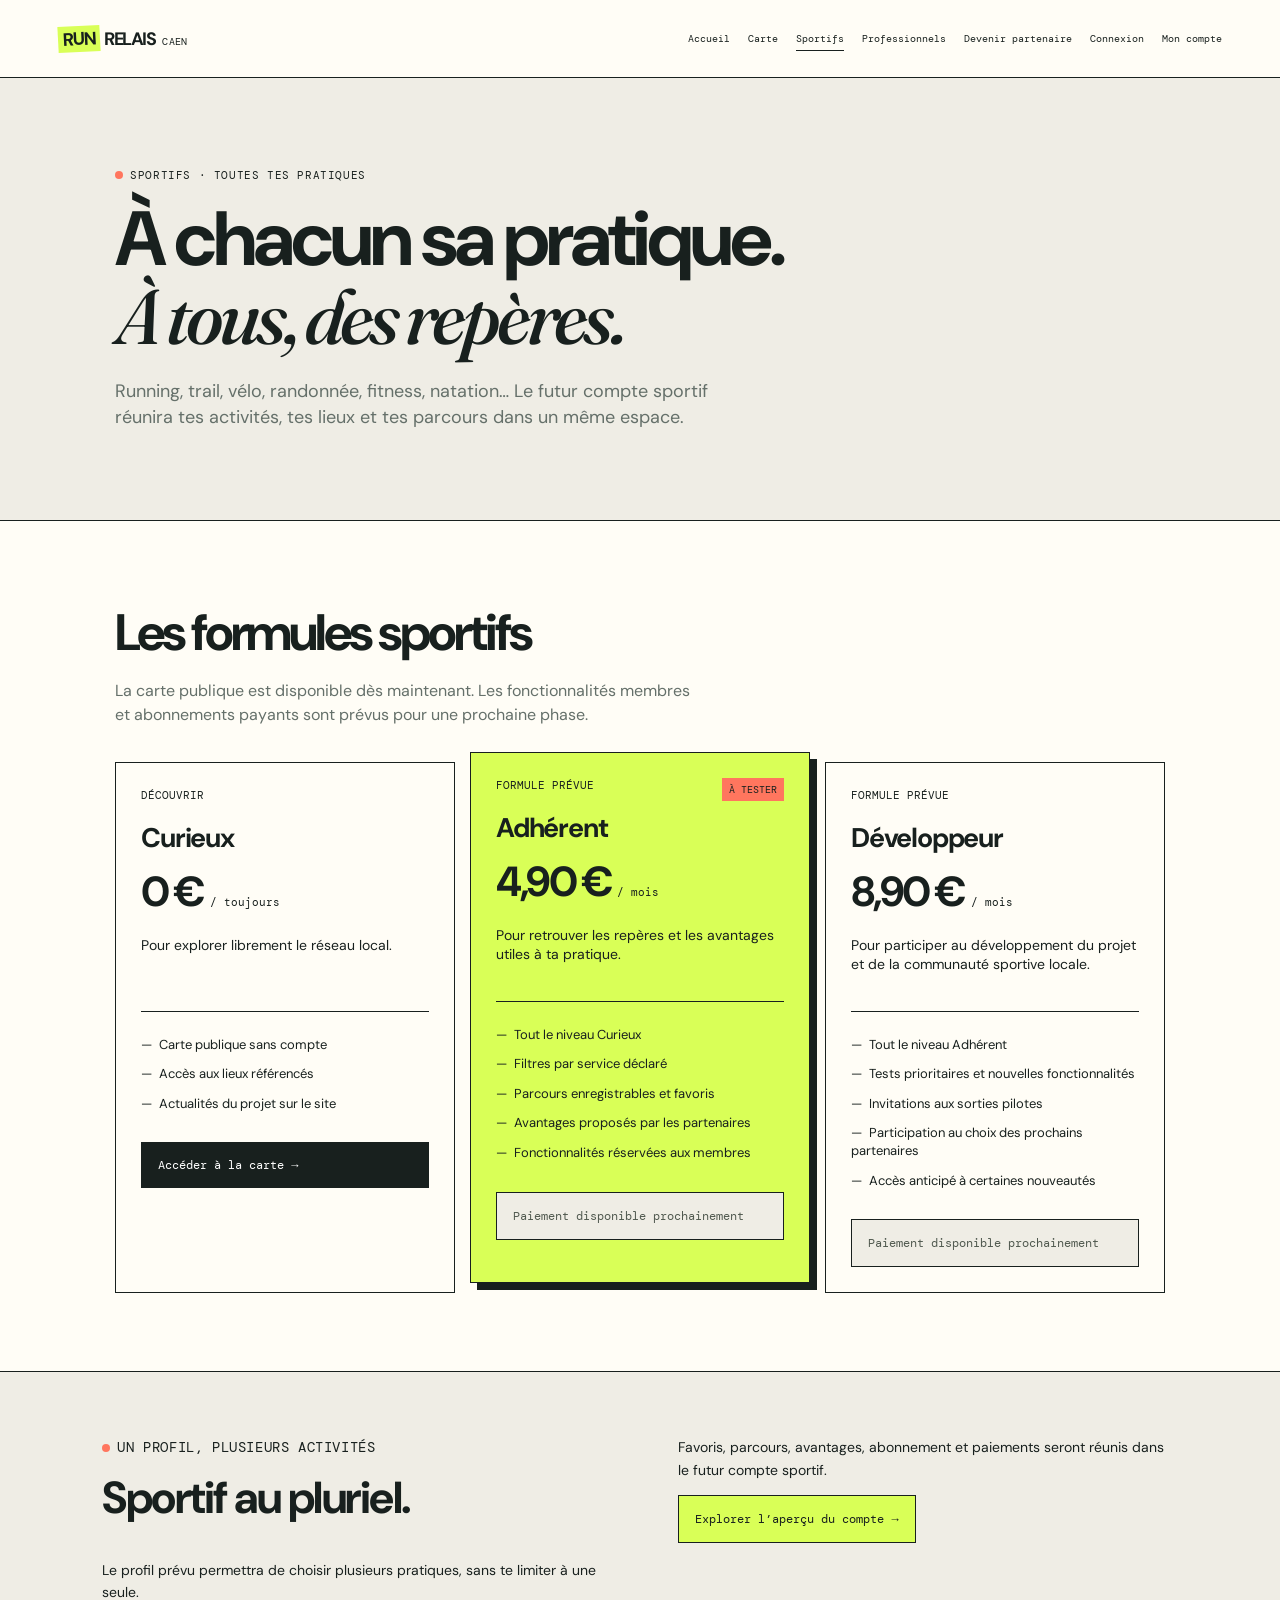
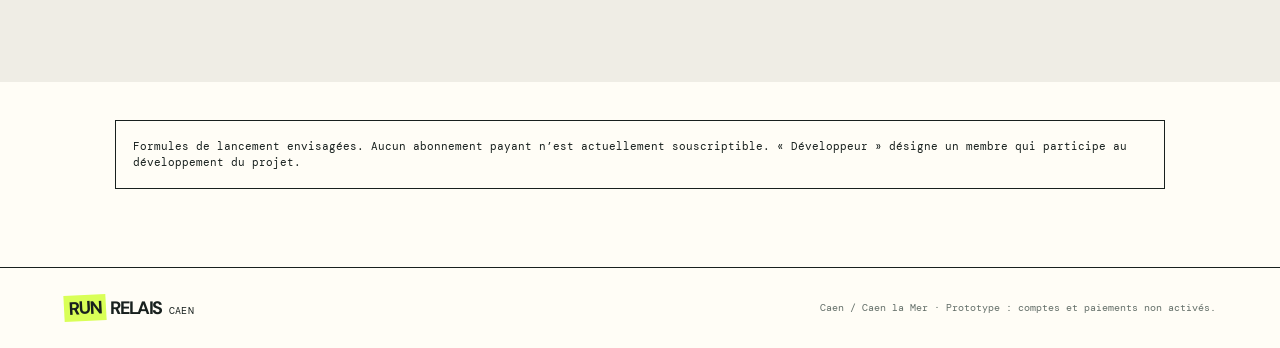
==== abonnements.html @ cfe4ee2b "Élargir Run Relais aux sportifs et ajouter les trajets à étapes Ajoute les aperçus de comptes sporti" ====
<!doctype html><html lang="fr"><head><meta charset="utf-8"><meta name="viewport" content="width=device-width, initial-scale=1"><meta name="description" content="Run Relais, le réseau local des sportifs et des professionnels qui les accompagnent à Caen et Caen la Mer."><title>Sportifs — Run Relais Caen</title><link rel="stylesheet" href="styles.css"><link rel="stylesheet" href="professionnels.css"><link rel="stylesheet" href="plateforme.css"></head><body class="plans-page"><header class="site-header"><a class="brand" href="accueil.html"><b>RUN</b> RELAIS <small>CAEN</small></a><nav aria-label="Navigation principale"><a href="accueil.html">Accueil</a><a href="index.html">Carte</a><a href="abonnements.html" class="active" aria-current="page">Sportifs</a><a href="partenaires.html">Professionnels</a><a href="compte-professionnel.html">Devenir partenaire</a><a href="connexion.html">Connexion</a><a href="compte.html">Mon compte</a></nav></header><main><section class="page-hero"><p class="eyebrow">SPORTIFS · TOUTES TES PRATIQUES</p><h1>À chacun sa pratique.<br><em>À tous, des repères.</em></h1><p class="lede">Running, trail, vélo, randonnée, fitness, natation… Le futur compte sportif réunira tes activités, tes lieux et tes parcours dans un même espace.</p></section><section class="plan-section"><h2>Les formules sportifs</h2><p class="intro">La carte publique est disponible dès maintenant. Les fonctionnalités membres et abonnements payants sont prévus pour une prochaine phase.</p><div class="plans"><article class="plan"><p class="plan-label">DÉCOUVRIR</p><h3>Curieux</h3><p class="price">0 €<span> / toujours</span></p><p class="description">Pour explorer librement le réseau local.</p><ul><li>Carte publique sans compte</li><li>Accès aux lieux référencés</li><li>Actualités du projet sur le site</li></ul><a class="button" href="index.html">Accéder à la carte →</a></article><article class="plan featured"><span class="plan-badge">À TESTER</span><p class="plan-label">FORMULE PRÉVUE</p><h3>Adhérent</h3><p class="price">4,90 €<span> / mois</span></p><p class="description">Pour retrouver les repères et les avantages utiles à ta pratique.</p><ul><li>Tout le niveau Curieux</li><li>Filtres par service déclaré</li><li>Parcours enregistrables et favoris</li><li>Avantages proposés par les partenaires</li><li>Fonctionnalités réservées aux membres</li></ul><button class="button unavailable" type="button" disabled>Paiement disponible prochainement</button></article><article class="plan"><p class="plan-label">FORMULE PRÉVUE</p><h3>Développeur</h3><p class="price">8,90 €<span> / mois</span></p><p class="description">Pour participer au développement du projet et de la communauté sportive locale.</p><ul><li>Tout le niveau Adhérent</li><li>Tests prioritaires et nouvelles fonctionnalités</li><li>Invitations aux sorties pilotes</li><li>Participation au choix des prochains partenaires</li><li>Accès anticipé à certaines nouveautés</li></ul><button class="button unavailable" type="button" disabled>Paiement disponible prochainement</button></article></div></section><section class="professional-invite"><div><p class="eyebrow">UN PROFIL, PLUSIEURS ACTIVITÉS</p><h2>Sportif au pluriel.</h2><p>Le profil prévu permettra de choisir plusieurs pratiques, sans te limiter à une seule.</p></div><div><p>Favoris, parcours, avantages, abonnement et paiements seront réunis dans le futur compte sportif.</p><a class="button lime" href="compte-sportif.html">Explorer l’aperçu du compte →</a></div></section><p class="pricing-note">Formules de lancement envisagées. Aucun abonnement payant n’est actuellement souscriptible. « Développeur » désigne un membre qui participe au développement du projet.</p></main><footer><a class="brand" href="accueil.html"><b>RUN</b> RELAIS <small>CAEN</small></a><p>Caen / Caen la Mer · Prototype : comptes et paiements non activés.</p></footer></body></html>
---- styles.css ----
@import url('https://fonts.googleapis.com/css2?family=DM+Mono&family=DM+Sans:opsz,wght@9..40,400;9..40,500;9..40,700&family=Fraunces:opsz,wght@9..144,500;9..144,600&display=swap');
:root{--ink:#18201e;--paper:#fffdf6;--soft:#efede5;--lime:#d9ff57;--coral:#ff765e;--blue:#bee6ff;--pink:#ffb2cc;--green:#489c73;--muted:#65706a}*{box-sizing:border-box}html{scroll-behavior:smooth}body{margin:0;background:var(--paper);color:var(--ink);font-family:'DM Sans',Arial,sans-serif}a{color:inherit;text-decoration:none}.site-header{height:70px;padding:0 4.5vw;border-bottom:1px solid var(--ink);display:flex;align-items:center;justify-content:space-between;gap:25px;background:var(--paper);position:relative;z-index:20}.brand{font-size:18px;font-weight:700;letter-spacing:-1.4px;white-space:nowrap}.brand b{display:inline-block;background:var(--lime);padding:1px 5px;transform:rotate(-3deg);margin-right:2px}.brand small{font:10px 'DM Mono',monospace;letter-spacing:.4px;margin-left:4px}.site-header nav{display:flex;align-items:center;gap:23px}.site-header nav a,.header-action{font:11px 'DM Mono',monospace;padding:4px 0}.site-header nav a.active{border-bottom:1px solid var(--ink)}.header-action{background:var(--ink);color:white;padding:10px 12px}.map-layout{display:grid;grid-template-columns:minmax(330px,34vw) 1fr;height:calc(100vh - 70px);min-height:590px}.map-sidebar{overflow:auto;padding:38px 8%;position:relative;z-index:3;background:var(--paper)}.eyebrow{font:11px 'DM Mono',monospace;letter-spacing:.6px;margin:0 0 15px}.eyebrow:before{content:"";display:inline-block;width:8px;height:8px;border-radius:50%;background:var(--coral);margin-right:7px}.eyebrow.light{color:#fff}.eyebrow.light:before{background:var(--lime)}h1,h2,h3,p{margin-top:0}h1{font-size:clamp(42px,4.6vw,66px);line-height:.86;letter-spacing:-4px;margin-bottom:20px}h1 em,h2 em{font-family:Fraunces,Georgia,serif;font-weight:500}.sidebar-heading>p:last-child{color:var(--muted);font-size:14px;line-height:1.45;max-width:340px}.map-controls{display:flex;flex-wrap:wrap;gap:7px;margin:27px 0 20px}.filter-chip{border:1px solid var(--ink);background:transparent;color:var(--ink);padding:8px 9px;font:11px 'DM Mono',monospace;cursor:pointer}.filter-chip.active{background:var(--lime)}.dot{display:inline-block;width:7px;height:7px;border-radius:50%;margin-right:4px}.dot.all{background:var(--ink)}.dot.food{background:var(--coral)}.dot.future{background:var(--green)}.location-list{border-top:1px solid var(--ink)}.location-card{width:100%;text-align:left;border:0;border-bottom:1px solid #c8c9c1;background:transparent;padding:15px 0;cursor:pointer;display:grid;grid-template-columns:30px 1fr;gap:9px;color:var(--ink)}.location-card:hover h3{text-decoration:underline}.location-symbol{width:28px;height:28px;border:1px solid var(--ink);border-radius:50%;display:grid;place-items:center;font-size:14px}.location-card h3{font-size:15px;margin:0 0 4px;letter-spacing:-.3px}.location-card p{font:10px/1.35 'DM Mono',monospace;color:var(--muted);margin:0}.place-status{font:10px 'DM Mono',monospace;color:var(--green);margin-top:6px!important}.sidebar-note{margin-top:23px;background:var(--soft);padding:13px;font:10px/1.45 'DM Mono',monospace;color:#424b46}.map-area{position:relative;min-height:480px;background:#dce9dd}#run-map{width:100%;height:100%;min-height:480px}.leaflet-container{font-family:'DM Sans',Arial,sans-serif}.leaflet-popup-content-wrapper{border-radius:0;box-shadow:5px 5px 0 var(--ink);border:1px solid var(--ink)}.leaflet-popup-content{margin:14px 15px;width:225px!important}.place-popup .tag{font:10px 'DM Mono',monospace;color:var(--green);margin:0 0 7px}.place-popup h3{font-size:18px;margin:0 0 5px}.place-popup p{font-size:12px;line-height:1.4;margin:0 0 9px}.place-popup a{font:10px 'DM Mono',monospace;text-decoration:underline}.place-marker{width:35px;height:35px;background:var(--coral);border:2px solid var(--ink);border-radius:50% 50% 50% 0;transform:rotate(-45deg);display:grid;place-items:center;box-shadow:2px 3px 0 rgba(24,32,30,.28);animation:marker-pop .45s ease both}.place-marker span{transform:rotate(45deg);font-size:15px}.place-marker.future{background:var(--lime);border-radius:50%;animation:marker-breathe 2s ease-in-out infinite}.place-marker.future span{transform:none}.leaflet-interactive.run-preview{stroke:var(--green);stroke-width:5;stroke-dasharray:8 10;stroke-linecap:round;animation:route-flow 2s linear infinite}.map-overlay{position:absolute;z-index:500;background:rgba(255,253,246,.94);border:1px solid var(--ink);font:10px 'DM Mono',monospace;padding:8px 10px}.map-overlay.top{top:15px;left:15px}.map-overlay.bottom{bottom:6px;right:6px;border:0;padding:4px 6px;font-size:9px}.map-overlay a{text-decoration:underline}.live-dot{width:8px;height:8px;border-radius:50%;background:var(--coral);display:inline-block;margin-right:5px;animation:marker-breathe 1.4s ease-in-out infinite}.recenter{position:absolute;z-index:500;right:13px;bottom:35px;width:35px;height:35px;border:1px solid var(--ink);background:var(--paper);font-size:20px;cursor:pointer;box-shadow:2px 2px 0 var(--ink)}@keyframes marker-pop{from{opacity:0;transform:rotate(-45deg) scale(.25)}to{opacity:1;transform:rotate(-45deg) scale(1)}}@keyframes marker-breathe{50%{transform:scale(1.15);box-shadow:0 0 0 9px rgba(72,156,115,.14)}}@keyframes route-flow{to{stroke-dashoffset:-36}}.concept-band{display:grid;grid-template-columns:1fr 1fr;gap:8vw;padding:96px 10vw;background:var(--ink);color:#fff}.concept-band h2{font-size:clamp(36px,4.5vw,63px);letter-spacing:-4px;line-height:.92;margin:0}.concept-copy{align-self:end}.concept-copy p{color:#e0e2d8;font-size:16px;line-height:1.5;max-width:450px}.button{display:inline-flex;align-items:center;gap:24px;border:1px solid var(--ink);padding:14px 16px;font:12px 'DM Mono',monospace}.button.lime{background:var(--lime);color:var(--ink)}footer{padding:27px 5vw;display:flex;align-items:center;justify-content:space-between;gap:20px;border-top:1px solid var(--ink)}footer p{font:10px 'DM Mono',monospace;color:var(--muted);margin:0}.plans-page .page-hero{padding:90px 9vw 72px;border-bottom:1px solid var(--ink);background:var(--soft)}.page-hero .eyebrow{margin-bottom:18px}.page-hero h1{font-size:clamp(48px,6vw,88px);max-width:760px}.page-hero .lede{max-width:600px;font-size:18px;line-height:1.45;color:var(--muted)}.plan-section{padding:78px 9vw}.plan-section h2{font-size:clamp(33px,4vw,56px);letter-spacing:-3px;margin-bottom:13px}.plan-section>.intro{max-width:590px;color:var(--muted);line-height:1.5}.plans{display:grid;grid-template-columns:repeat(3,1fr);gap:15px;margin-top:35px}.plan{border:1px solid var(--ink);padding:25px;position:relative;background:var(--paper)}.plan.featured{background:var(--lime);transform:translateY(-10px);box-shadow:7px 7px 0 var(--ink)}.plan-label{font:11px 'DM Mono',monospace}.plan h3{font-size:27px;letter-spacing:-1.2px;margin:18px 0 9px}.price{font-size:42px;font-weight:700;letter-spacing:-2.5px;margin:0}.price span{font:11px 'DM Mono',monospace;letter-spacing:0}.plan .description{font-size:14px;line-height:1.4;min-height:58px;margin:17px 0}.plan ul{margin:0;padding:18px 0 0;list-style:none;border-top:1px solid var(--ink)}.plan li{font-size:13px;line-height:1.35;padding:6px 0}.plan li:before{content:"✓";margin-right:7px}.plan .button{width:100%;justify-content:space-between;margin-top:24px;background:var(--ink);color:#fff}.plan .button.disabled{background:#8a908b;cursor:not-allowed}.plan-badge{position:absolute;right:14px;top:14px;background:var(--coral);padding:5px 7px;font:10px 'DM Mono',monospace}.pricing-note{margin:38px 9vw 78px;padding:17px;border:1px solid var(--ink);font:11px/1.5 'DM Mono',monospace}.partner-perks{display:grid;grid-template-columns:repeat(3,1fr);gap:1px;background:var(--ink);border:1px solid var(--ink);margin-top:50px}.perk{background:var(--soft);padding:24px}.perk span{font-size:25px}.perk h3{margin:15px 0 7px;font-size:18px}.perk p{font-size:13px;line-height:1.4;color:var(--muted);margin:0}.advertising{background:var(--blue);border-top:1px solid var(--ink);border-bottom:1px solid var(--ink);padding:78px 9vw}.advertising h2{font-size:clamp(32px,4vw,56px);letter-spacing:-3px;margin:0 0 25px}.addon-grid{display:grid;grid-template-columns:repeat(3,1fr);gap:14px}.addon{background:var(--paper);border:1px solid var(--ink);padding:18px}.addon h3{font-size:17px;margin:0 0 7px}.addon p{font-size:13px;line-height:1.4;margin:0}.addon strong{display:block;font:17px 'DM Mono',monospace;margin-top:16px}@media(max-width:800px){.site-header{padding:0 5vw}.site-header nav{gap:13px}.header-action{display:none}.map-layout{grid-template-columns:1fr;height:auto}.map-sidebar{padding:40px 7%;overflow:visible}.map-area{height:540px}.concept-band{grid-template-columns:1fr;padding:70px 8vw;gap:35px}.plans,.partner-perks,.addon-grid{grid-template-columns:1fr}.plans{gap:20px}.plan.featured{transform:none}.plan-section,.advertising{padding:62px 7vw}.plans-page .page-hero{padding:68px 7% 55px}footer{display:block}footer p{margin-top:10px}}@media(max-width:520px){.site-header nav a{font-size:10px}.site-header nav{gap:10px}.brand{font-size:15px}.map-area{height:440px}.concept-band h2{letter-spacing:-2px}.plan{padding:20px}}
/* Pedestrian route planner */
.route-planner{border:1px solid var(--ink);background:#f4f5e9;padding:16px;margin:24px 0}
.route-heading{display:flex;align-items:center;justify-content:space-between;gap:10px}.route-heading h2{margin:0;font-size:20px;letter-spacing:-.7px}.walking-badge{font:9px 'DM Mono',monospace;background:var(--lime);padding:5px 7px;border:1px solid var(--ink)}
.route-intro{font-size:12px;line-height:1.45;color:var(--muted);margin:10px 0 15px}.route-field{margin-bottom:10px}.route-field label{font:11px 'DM Mono',monospace;display:flex;align-items:center;gap:7px;margin-bottom:6px}.point-letter{display:inline-grid;place-items:center;width:19px;height:19px;background:var(--ink);color:#fff;border-radius:50%;font-size:10px}.point-letter.end{background:#267a53}.route-field-controls{display:flex;gap:6px}.route-field select{min-width:0;flex:1;max-width:100%;border:1px solid #a4aaa0;border-radius:0;background:var(--paper);color:var(--ink);font:12px 'DM Sans',Arial,sans-serif;padding:10px 6px}.pick-point{flex:none;width:39px;border:1px solid var(--ink);background:var(--paper);font-size:22px;cursor:pointer}.pick-point[aria-pressed=true]{background:var(--lime)}
.route-actions{display:flex;gap:6px;margin-top:14px}.route-actions button{border:1px solid var(--ink);font:11px 'DM Mono',monospace;padding:12px;cursor:pointer}#calculate-route{flex:1;display:flex;justify-content:space-between;background:var(--ink);color:#fff}#calculate-route:disabled{opacity:.6;cursor:wait}#swap-route{width:39px;padding:6px;background:var(--paper);font-size:20px}.route-status{font-size:12px;line-height:1.4;margin:12px 0 0;color:#267a53}.route-status.error{color:#a63120}.route-stats{display:flex;align-items:baseline;flex-wrap:wrap;gap:12px;border-top:1px solid #c8c9c1;padding-top:14px;margin-top:14px}.route-stats strong{font-size:26px;letter-spacing:-1px}.route-stats span{font:11px 'DM Mono',monospace}.route-caption,.route-source{font-size:10px;line-height:1.5;color:var(--muted);margin:8px 0 0}.route-source a{text-decoration:underline}.route-directions{margin-top:12px;font-size:12px;line-height:1.5}.route-directions summary{cursor:pointer;font-weight:700}.route-directions ol{padding-left:20px;margin:10px 0;max-height:220px;overflow:auto}.route-directions li{margin-bottom:10px}.route-directions small{display:block;color:var(--muted)}.text-button{padding:0;border:0;background:none;color:var(--ink);font:11px 'DM Mono',monospace;text-decoration:underline;margin-top:12px;cursor:pointer}.route-endpoint-icon{background:none;border:0}.route-endpoint{display:grid;place-items:center;width:26px;height:26px;border-radius:50%;background:var(--ink);color:#fff;border:2px solid white;font:bold 12px Arial,sans-serif;box-shadow:0 1px 5px #18201e70}.route-endpoint.end{background:#267a53}#run-map.picking-route{cursor:crosshair}.route-planner button:focus-visible,.route-planner select:focus-visible,.route-directions summary:focus-visible{outline:3px solid #267a53;outline-offset:3px}[hidden]{display:none!important}
@media(prefers-reduced-motion:reduce){html{scroll-behavior:auto}.place-marker,.place-marker.future,.live-dot{animation:none}}
/* Places near the pedestrian route */
.nearby-heading{display:flex;justify-content:space-between;align-items:center;gap:12px}.nearby-heading h2{font-size:23px;letter-spacing:-1px;margin:0}.nearby-count{display:grid;place-items:center;min-width:27px;height:27px;padding:0 6px;background:var(--lime);border:1px solid var(--ink);font:12px 'DM Mono',monospace}.nearby-radius{display:flex;align-items:center;gap:10px;margin:14px 0;font-size:12px}.nearby-radius select{flex:1;min-width:0;padding:8px 5px;border:1px solid #a4aaa0;background:var(--paper);border-radius:0;font:11px 'DM Mono',monospace}.nearby-section .map-controls{margin:12px 0}.nearby-section .filter-chip{font-size:10px;padding:8px}#nearby-status{font-size:12px;line-height:1.5;color:var(--muted);margin:12px 0}.nearby-note{font-size:10px;line-height:1.5;color:var(--muted);margin:18px 0}.nearby-note a{text-decoration:underline}.nearby-marker-icon{background:none;border:0}.nearby-marker{display:grid;place-items:center;width:27px;height:27px;border-radius:50%;border:1.5px solid var(--ink);background:var(--coral);font:bold 11px Arial,sans-serif;box-shadow:0 1px 3px #18201e50}.nearby-marker.shop{background:var(--lime)}.nearby-marker.services{background:var(--blue)}.nearby-go{display:block;width:100%;padding:10px;margin-top:13px;background:var(--lime);border:1px solid var(--ink);font:11px 'DM Mono',monospace;cursor:pointer}.nearby-section button:focus-visible,.nearby-section select:focus-visible{outline:3px solid #267a53;outline-offset:3px}
#jump-nearby{display:block}
.filter-help{font-size:12px;line-height:1.4;color:var(--muted);margin:14px 0 8px}
#all-places{display:block;margin-top:14px}
/* Ordered pedestrian waypoints */
#add-waypoint{display:block;margin:12px 0 18px;text-align:left;line-height:1.5}#add-waypoint[aria-pressed=true]{background:var(--lime)}.waypoint-row{padding:10px;margin:10px 0;border:1px solid #a4aaa0;background:var(--paper)}.waypoint-row p{font-size:12px;line-height:1.5;margin:0 0 8px;overflow-wrap:anywhere}.waypoint-actions{display:flex;gap:7px}.waypoint-actions button{width:36px;height:34px;background:var(--soft);border:1px solid var(--ink);font-size:18px;cursor:pointer}.waypoint-actions button:disabled{opacity:.35;cursor:default}.route-endpoint.via{background:var(--lime);color:var(--ink)}
.professional-invite{padding:64px 8vw;background:var(--soft);display:grid;grid-template-columns:1fr 1fr;gap:6vw;border-top:1px solid var(--ink)}.professional-invite h2{font-size:clamp(30px,3.5vw,48px);letter-spacing:-1.5px;line-height:1.08}.professional-invite p,.professional-invite li{font-size:14px;line-height:1.6}.professional-invite ul{padding-left:20px;margin-bottom:24px}.professional-invite .button{gap:12px;line-height:1.5}
@media(max-width:800px){.professional-invite{grid-template-columns:1fr;padding:48px 7vw;gap:16px}}
@media(max-width:420px){.site-header{gap:12px;padding-inline:4vw}.site-header nav{gap:8px}.site-header nav a{font-size:9px}.brand{font-size:14px}.brand small{font-size:9px;margin-left:2px}}
---- professionnels.css ----
.professionals-page .pro-hero{display:grid;grid-template-columns:minmax(0,1.6fr) minmax(0,1fr);gap:6vw;align-items:center;padding:74px 8vw}
.pro-hero h1{font-size:clamp(44px,5.1vw,76px);line-height:1.02;letter-spacing:-3px;margin-bottom:26px}
.pro-hero .lede{font-size:17px;line-height:1.6;margin-bottom:28px}
.pro-intro{background:var(--ink);color:var(--paper);padding:32px;border:1px solid var(--ink);box-shadow:8px 8px 0 var(--lime)}
.pro-symbol{font:70px/1 'DM Sans',sans-serif;color:var(--lime);display:block;margin-bottom:32px}
.pro-intro h2{font-size:30px;line-height:1.12;letter-spacing:-1px}
.pro-intro p{font-size:14px;line-height:1.6}.pro-intro .eyebrow{font-size:10px}.pro-intro .pro-phase{color:#c8cec5;border-top:1px solid #65706a;padding-top:16px;margin-bottom:0}
.pro-value,.professionals-page .plan-section{padding:72px 8vw}
.pro-value h2,.pro-project h2,.pro-contact h2{font-size:clamp(32px,3.5vw,52px);line-height:1.06;letter-spacing:-2px;margin-bottom:22px}
.pro-lede{max-width:740px;color:var(--muted);font-size:16px;line-height:1.6}
.value-grid{display:grid;grid-template-columns:repeat(3,minmax(0,1fr));gap:32px;margin:36px 0}
.value-grid article{border-top:1px solid var(--ink);padding-top:20px}.value-number{font:12px 'DM Mono',monospace;color:var(--green)}
.value-grid h3{font-size:21px;line-height:1.2;letter-spacing:-.6px;margin:14px 0 10px}.value-grid p{color:var(--muted);font-size:14px;line-height:1.6;margin:0}
.professionals-page .plan-section{background:var(--soft);border-block:1px solid var(--ink)}
.professionals-page .plan-section h2{line-height:1.05}.professionals-page .intro{max-width:760px}
.pro-plans{grid-template-columns:minmax(0,1fr) minmax(0,1.12fr);gap:24px;align-items:stretch;margin-top:42px}
.pro-plans .plan{display:flex;flex-direction:column;padding:30px}.pro-plans .featured{transform:none;box-shadow:7px 7px 0 var(--ink)}
.pro-plan-top{min-height:52px;display:flex;flex-wrap:wrap;align-items:flex-start;gap:10px}.pro-badge{font:10px 'DM Mono',monospace;background:var(--soft);border:1px solid var(--ink);padding:6px 8px}
.featured .pro-badge{background:var(--coral)}.pro-recommendation{font:10px/1.5 'DM Mono',monospace;margin:4px 0 0;max-width:170px}
.pro-plans h3{font-size:32px;margin-top:10px}.pro-plans .price{font-size:52px}.pro-plans .description{min-height:0;line-height:1.6}.pro-plans ul{margin-bottom:28px}.pro-plans li{line-height:1.5}.pro-plans .button{margin-top:auto;gap:12px}
.pro-phase{font-size:12px;color:var(--muted);line-height:1.6;margin:30px 0 0}
.pro-project{padding:72px 8vw;display:grid;grid-template-columns:1fr 1fr;gap:7vw;background:var(--blue)}
.pro-project p{line-height:1.6}.project-examples{list-style:none;display:flex;flex-wrap:wrap;gap:8px;padding:0;margin:24px 0 30px}.project-examples li{font-size:12px;padding:8px 10px;border:1px solid var(--ink);background:#ffffff80}
.pro-contact{padding:72px 8vw;background:var(--ink);color:var(--paper)}.pro-contact>p{max-width:700px;line-height:1.6}.pro-contact .button{margin-top:14px}.contact-interest{color:var(--lime);font-weight:700}.contact-interest:empty{display:none}
.professionals-page :is(a,button):focus-visible{outline:3px solid var(--green);outline-offset:5px}#contact-title:focus-visible{outline:2px solid var(--lime);outline-offset:8px}
.professionals-page :is(#offres,#contact){scroll-margin-top:24px}
@media(max-width:900px){.professionals-page .pro-hero{grid-template-columns:1fr;gap:36px}.pro-intro{max-width:650px}.value-grid{grid-template-columns:repeat(2,minmax(0,1fr))}}
@media(max-width:650px){.professionals-page .pro-hero,.pro-value,.professionals-page .plan-section,.pro-project,.pro-contact{padding:48px 7vw}.pro-hero h1{font-size:44px;letter-spacing:-2px}.pro-plans,.pro-project,.value-grid{grid-template-columns:1fr}.pro-plans .plan{padding:24px}.pro-project{gap:16px}.pro-plans .featured{box-shadow:5px 5px 0 var(--ink)}.pro-intro{padding:24px}.professionals-page .plan-section h2{letter-spacing:-1.5px}}
@media(prefers-reduced-motion:reduce){html{scroll-behavior:auto}}
---- plateforme.css ----
.site-header{height:auto;min-height:78px;padding-block:16px;flex-wrap:wrap;gap:16px}.site-header nav{flex-wrap:wrap;gap:12px 18px}.site-header nav a{font-size:10px;line-height:1.5}.map-layout{height:calc(100vh - 78px)}
.landing-hero{padding:85px 8vw;display:grid;grid-template-columns:1.2fr 1fr;gap:7vw;align-items:center;background:var(--soft);border-bottom:1px solid var(--ink)}.landing-hero h1{font-size:clamp(50px,6.8vw,96px);line-height:1;letter-spacing:-4px}.lede{font-size:18px;line-height:1.6;color:var(--muted);max-width:620px}.button-row{display:flex;flex-wrap:wrap;gap:12px;margin:24px 0}.small-note{font-size:12px;line-height:1.6;color:var(--muted);margin-top:20px}
.practice-board{background:var(--ink);color:var(--paper);padding:32px;box-shadow:9px 9px 0 var(--lime);transform:rotate(1deg)}.practice-board p{line-height:1.6}.practice-grid{display:grid;grid-template-columns:1fr 1fr;gap:12px;margin:28px 0}.practice-grid span{border:1px solid #738178;padding:15px 10px;font-size:15px}.territory-label{display:inline-block;background:var(--lime);color:var(--ink);font:11px 'DM Mono',monospace;padding:10px}
.platform-section{padding:72px 8vw}.platform-section>h2,.community-card h2{font-size:clamp(34px,4vw,56px);letter-spacing:-2px;line-height:1.08}.platform-section>p{max-width:780px;line-height:1.7}.feature-grid{display:grid;grid-template-columns:repeat(3,minmax(0,1fr));gap:24px;margin:36px 0}.feature-grid article{border-top:1px solid var(--ink);padding-top:24px}.feature-icon{font-size:30px}.feature-grid h3{font-size:23px;margin:16px 0}.feature-grid p{line-height:1.7;color:var(--muted)}
.community-grid{display:grid;grid-template-columns:1fr 1fr;gap:25px}.community-card{padding:34px;border:1px solid var(--ink);background:var(--soft)}.community-card p{line-height:1.6}.community-card.dark{background:var(--ink);color:var(--paper)}
.workspace-shell{display:grid;grid-template-columns:200px minmax(0,1fr);gap:28px;padding:36px 8vw 72px;align-items:start}.prototype-banner{grid-column:1/-1;background:var(--blue);padding:20px;border:1px solid var(--ink);line-height:1.6;margin:0}.prototype-banner strong{display:block}.workspace-nav{display:grid;position:sticky;top:20px;border:1px solid var(--ink);background:var(--soft)}.workspace-nav a{padding:13px 16px;font-size:13px;border-bottom:1px solid #c8c9c1}.workspace-nav a:last-child{border:0}.workspace-nav a:hover{background:var(--lime)}.workspace-content{display:grid;gap:22px}.workspace-card{border:1px solid var(--ink);padding:28px;background:var(--paper);scroll-margin-top:24px}.workspace-card h2{font-size:28px;letter-spacing:-1px;margin:20px 0 12px}.workspace-card p{font-size:14px;line-height:1.65}.status-tag{display:inline-block;font:10px 'DM Mono',monospace;background:var(--soft);padding:7px 9px;border:1px solid #a4aaa0}.status-examples{display:flex;gap:10px;flex-wrap:wrap}.status-examples span{padding:7px;border:1px dashed var(--muted);font-size:12px}
fieldset{padding:0;border:0;min-width:0;margin:24px 0}legend{font-weight:700;font-size:14px;margin-bottom:12px}.choice-grid{display:flex;flex-wrap:wrap;gap:10px}.choice-grid label{display:flex;align-items:center;gap:8px;padding:11px 13px;border:1px solid var(--ink);cursor:pointer;font-size:13px}.choice-grid label:has(input:checked){background:var(--lime)}.choice-grid input{accent-color:var(--ink);width:16px;height:16px;margin:0}.selection-summary{background:var(--soft);padding:14px}.unavailable,.plan .button.unavailable{color:#50594f;background:var(--soft);cursor:not-allowed;line-height:1.5;white-space:normal}.plan li:before{content:'—'}.plan .button{height:auto}.plan .plan-badge{position:static;float:right}.plans .plan{min-width:0}.plans .plan h3{overflow-wrap:break-word}.plans-page .page-hero h1{line-height:1.02}
:is(a,button,input):focus-visible{outline:3px solid #267a53;outline-offset:4px}.workspace-card a{text-decoration:underline}.place-popup .claim-link{display:block;margin-top:12px}
@media(max-width:1050px){.site-header{justify-content:flex-start}.site-header nav{gap:10px 16px}.map-layout{height:auto;min-height:690px}.map-sidebar{max-height:800px}.plans{grid-template-columns:1fr}.plan.featured{transform:none}}
@media(max-width:800px){.landing-hero{grid-template-columns:1fr;padding:55px 7vw;gap:35px}.site-header nav{width:100%}.site-header nav a{font-size:11px}.map-sidebar{max-height:none}.feature-grid,.community-grid{grid-template-columns:1fr}.platform-section{padding:48px 7vw}.workspace-shell{grid-template-columns:1fr;padding:24px 6vw 50px;gap:20px}.workspace-nav{position:static;display:flex;flex-wrap:wrap;padding:8px}.workspace-nav a{border:0;padding:10px}.workspace-card{padding:22px}.community-card{padding:25px}.practice-board{transform:none;padding:25px}}
@media(prefers-reduced-motion:reduce){html{scroll-behavior:auto}}
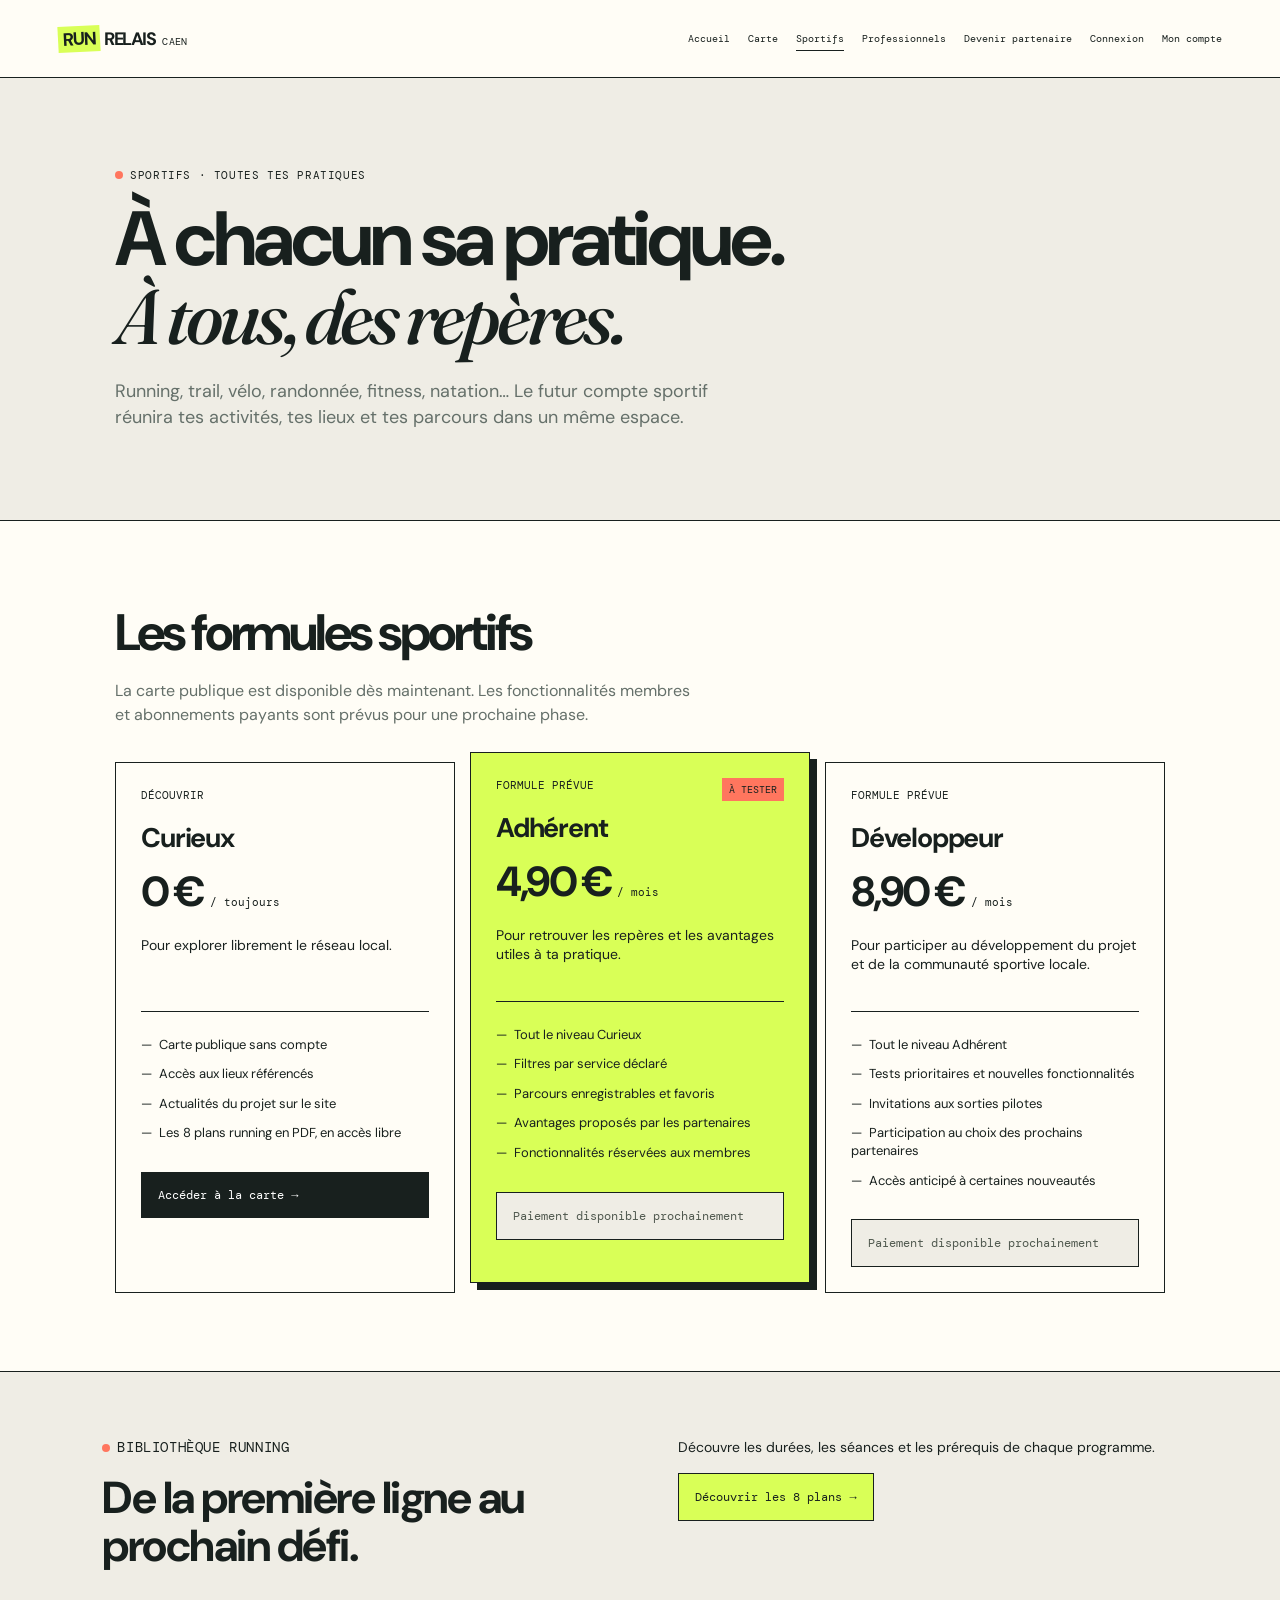
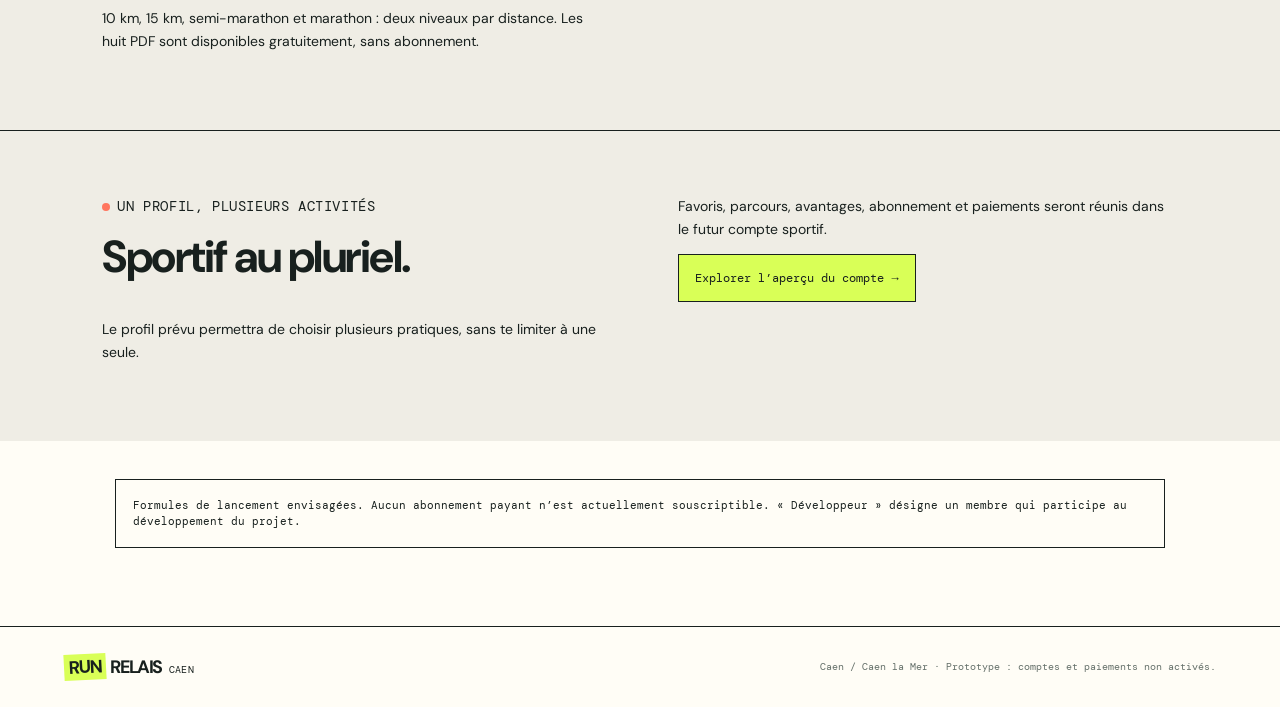
==== commit 655b103e: "Publier les huit plans running et leur catalogue en accès libre Ajoute les huit PDF aux couleurs de " ====
--- a/abonnements.html
+++ b/abonnements.html
@@ -1 +1 @@
-<!doctype html><html lang="fr"><head><meta charset="utf-8"><meta name="viewport" content="width=device-width, initial-scale=1"><meta name="description" content="Run Relais, le réseau local des sportifs et des professionnels qui les accompagnent à Caen et Caen la Mer."><title>Sportifs — Run Relais Caen</title><link rel="stylesheet" href="styles.css"><link rel="stylesheet" href="professionnels.css"><link rel="stylesheet" href="plateforme.css"></head><body class="plans-page"><header class="site-header"><a class="brand" href="accueil.html"><b>RUN</b> RELAIS <small>CAEN</small></a><nav aria-label="Navigation principale"><a href="accueil.html">Accueil</a><a href="index.html">Carte</a><a href="abonnements.html" class="active" aria-current="page">Sportifs</a><a href="partenaires.html">Professionnels</a><a href="compte-professionnel.html">Devenir partenaire</a><a href="connexion.html">Connexion</a><a href="compte.html">Mon compte</a></nav></header><main><section class="page-hero"><p class="eyebrow">SPORTIFS · TOUTES TES PRATIQUES</p><h1>À chacun sa pratique.<br><em>À tous, des repères.</em></h1><p class="lede">Running, trail, vélo, randonnée, fitness, natation… Le futur compte sportif réunira tes activités, tes lieux et tes parcours dans un même espace.</p></section><section class="plan-section"><h2>Les formules sportifs</h2><p class="intro">La carte publique est disponible dès maintenant. Les fonctionnalités membres et abonnements payants sont prévus pour une prochaine phase.</p><div class="plans"><article class="plan"><p class="plan-label">DÉCOUVRIR</p><h3>Curieux</h3><p class="price">0 €<span> / toujours</span></p><p class="description">Pour explorer librement le réseau local.</p><ul><li>Carte publique sans compte</li><li>Accès aux lieux référencés</li><li>Actualités du projet sur le site</li></ul><a class="button" href="index.html">Accéder à la carte →</a></article><article class="plan featured"><span class="plan-badge">À TESTER</span><p class="plan-label">FORMULE PRÉVUE</p><h3>Adhérent</h3><p class="price">4,90 €<span> / mois</span></p><p class="description">Pour retrouver les repères et les avantages utiles à ta pratique.</p><ul><li>Tout le niveau Curieux</li><li>Filtres par service déclaré</li><li>Parcours enregistrables et favoris</li><li>Avantages proposés par les partenaires</li><li>Fonctionnalités réservées aux membres</li></ul><button class="button unavailable" type="button" disabled>Paiement disponible prochainement</button></article><article class="plan"><p class="plan-label">FORMULE PRÉVUE</p><h3>Développeur</h3><p class="price">8,90 €<span> / mois</span></p><p class="description">Pour participer au développement du projet et de la communauté sportive locale.</p><ul><li>Tout le niveau Adhérent</li><li>Tests prioritaires et nouvelles fonctionnalités</li><li>Invitations aux sorties pilotes</li><li>Participation au choix des prochains partenaires</li><li>Accès anticipé à certaines nouveautés</li></ul><button class="button unavailable" type="button" disabled>Paiement disponible prochainement</button></article></div></section><section class="professional-invite"><div><p class="eyebrow">UN PROFIL, PLUSIEURS ACTIVITÉS</p><h2>Sportif au pluriel.</h2><p>Le profil prévu permettra de choisir plusieurs pratiques, sans te limiter à une seule.</p></div><div><p>Favoris, parcours, avantages, abonnement et paiements seront réunis dans le futur compte sportif.</p><a class="button lime" href="compte-sportif.html">Explorer l’aperçu du compte →</a></div></section><p class="pricing-note">Formules de lancement envisagées. Aucun abonnement payant n’est actuellement souscriptible. « Développeur » désigne un membre qui participe au développement du projet.</p></main><footer><a class="brand" href="accueil.html"><b>RUN</b> RELAIS <small>CAEN</small></a><p>Caen / Caen la Mer · Prototype : comptes et paiements non activés.</p></footer></body></html>
+<!doctype html><html lang="fr"><head><meta charset="utf-8"><meta name="viewport" content="width=device-width, initial-scale=1"><meta name="description" content="Run Relais, le réseau local des sportifs et des professionnels qui les accompagnent à Caen et Caen la Mer."><title>Sportifs — Run Relais Caen</title><link rel="stylesheet" href="styles.css"><link rel="stylesheet" href="professionnels.css"><link rel="stylesheet" href="plateforme.css"></head><body class="plans-page"><header class="site-header"><a class="brand" href="accueil.html"><b>RUN</b> RELAIS <small>CAEN</small></a><nav aria-label="Navigation principale"><a href="accueil.html">Accueil</a><a href="index.html">Carte</a><a href="abonnements.html" class="active" aria-current="page">Sportifs</a><a href="partenaires.html">Professionnels</a><a href="compte-professionnel.html">Devenir partenaire</a><a href="connexion.html">Connexion</a><a href="compte.html">Mon compte</a></nav></header><main><section class="page-hero"><p class="eyebrow">SPORTIFS · TOUTES TES PRATIQUES</p><h1>À chacun sa pratique.<br><em>À tous, des repères.</em></h1><p class="lede">Running, trail, vélo, randonnée, fitness, natation… Le futur compte sportif réunira tes activités, tes lieux et tes parcours dans un même espace.</p></section><section class="plan-section"><h2>Les formules sportifs</h2><p class="intro">La carte publique est disponible dès maintenant. Les fonctionnalités membres et abonnements payants sont prévus pour une prochaine phase.</p><div class="plans"><article class="plan"><p class="plan-label">DÉCOUVRIR</p><h3>Curieux</h3><p class="price">0 €<span> / toujours</span></p><p class="description">Pour explorer librement le réseau local.</p><ul><li>Carte publique sans compte</li><li>Accès aux lieux référencés</li><li>Actualités du projet sur le site</li><li>Les 8 plans running en PDF, en accès libre</li></ul><a class="button" href="index.html">Accéder à la carte →</a></article><article class="plan featured"><span class="plan-badge">À TESTER</span><p class="plan-label">FORMULE PRÉVUE</p><h3>Adhérent</h3><p class="price">4,90 €<span> / mois</span></p><p class="description">Pour retrouver les repères et les avantages utiles à ta pratique.</p><ul><li>Tout le niveau Curieux</li><li>Filtres par service déclaré</li><li>Parcours enregistrables et favoris</li><li>Avantages proposés par les partenaires</li><li>Fonctionnalités réservées aux membres</li></ul><button class="button unavailable" type="button" disabled>Paiement disponible prochainement</button></article><article class="plan"><p class="plan-label">FORMULE PRÉVUE</p><h3>Développeur</h3><p class="price">8,90 €<span> / mois</span></p><p class="description">Pour participer au développement du projet et de la communauté sportive locale.</p><ul><li>Tout le niveau Adhérent</li><li>Tests prioritaires et nouvelles fonctionnalités</li><li>Invitations aux sorties pilotes</li><li>Participation au choix des prochains partenaires</li><li>Accès anticipé à certaines nouveautés</li></ul><button class="button unavailable" type="button" disabled>Paiement disponible prochainement</button></article></div></section><section class="professional-invite"><div><p class="eyebrow">BIBLIOTHÈQUE RUNNING</p><h2>De la première ligne au prochain défi.</h2><p>10 km, 15 km, semi-marathon et marathon : deux niveaux par distance. Les huit PDF sont disponibles gratuitement, sans abonnement.</p></div><div><p>Découvre les durées, les séances et les prérequis de chaque programme.</p><a class="button lime" href="plans-entrainement.html">Découvrir les 8 plans →</a></div></section><section class="professional-invite"><div><p class="eyebrow">UN PROFIL, PLUSIEURS ACTIVITÉS</p><h2>Sportif au pluriel.</h2><p>Le profil prévu permettra de choisir plusieurs pratiques, sans te limiter à une seule.</p></div><div><p>Favoris, parcours, avantages, abonnement et paiements seront réunis dans le futur compte sportif.</p><a class="button lime" href="compte-sportif.html">Explorer l’aperçu du compte →</a></div></section><p class="pricing-note">Formules de lancement envisagées. Aucun abonnement payant n’est actuellement souscriptible. « Développeur » désigne un membre qui participe au développement du projet.</p></main><footer><a class="brand" href="accueil.html"><b>RUN</b> RELAIS <small>CAEN</small></a><p>Caen / Caen la Mer · Prototype : comptes et paiements non activés.</p></footer></body></html>
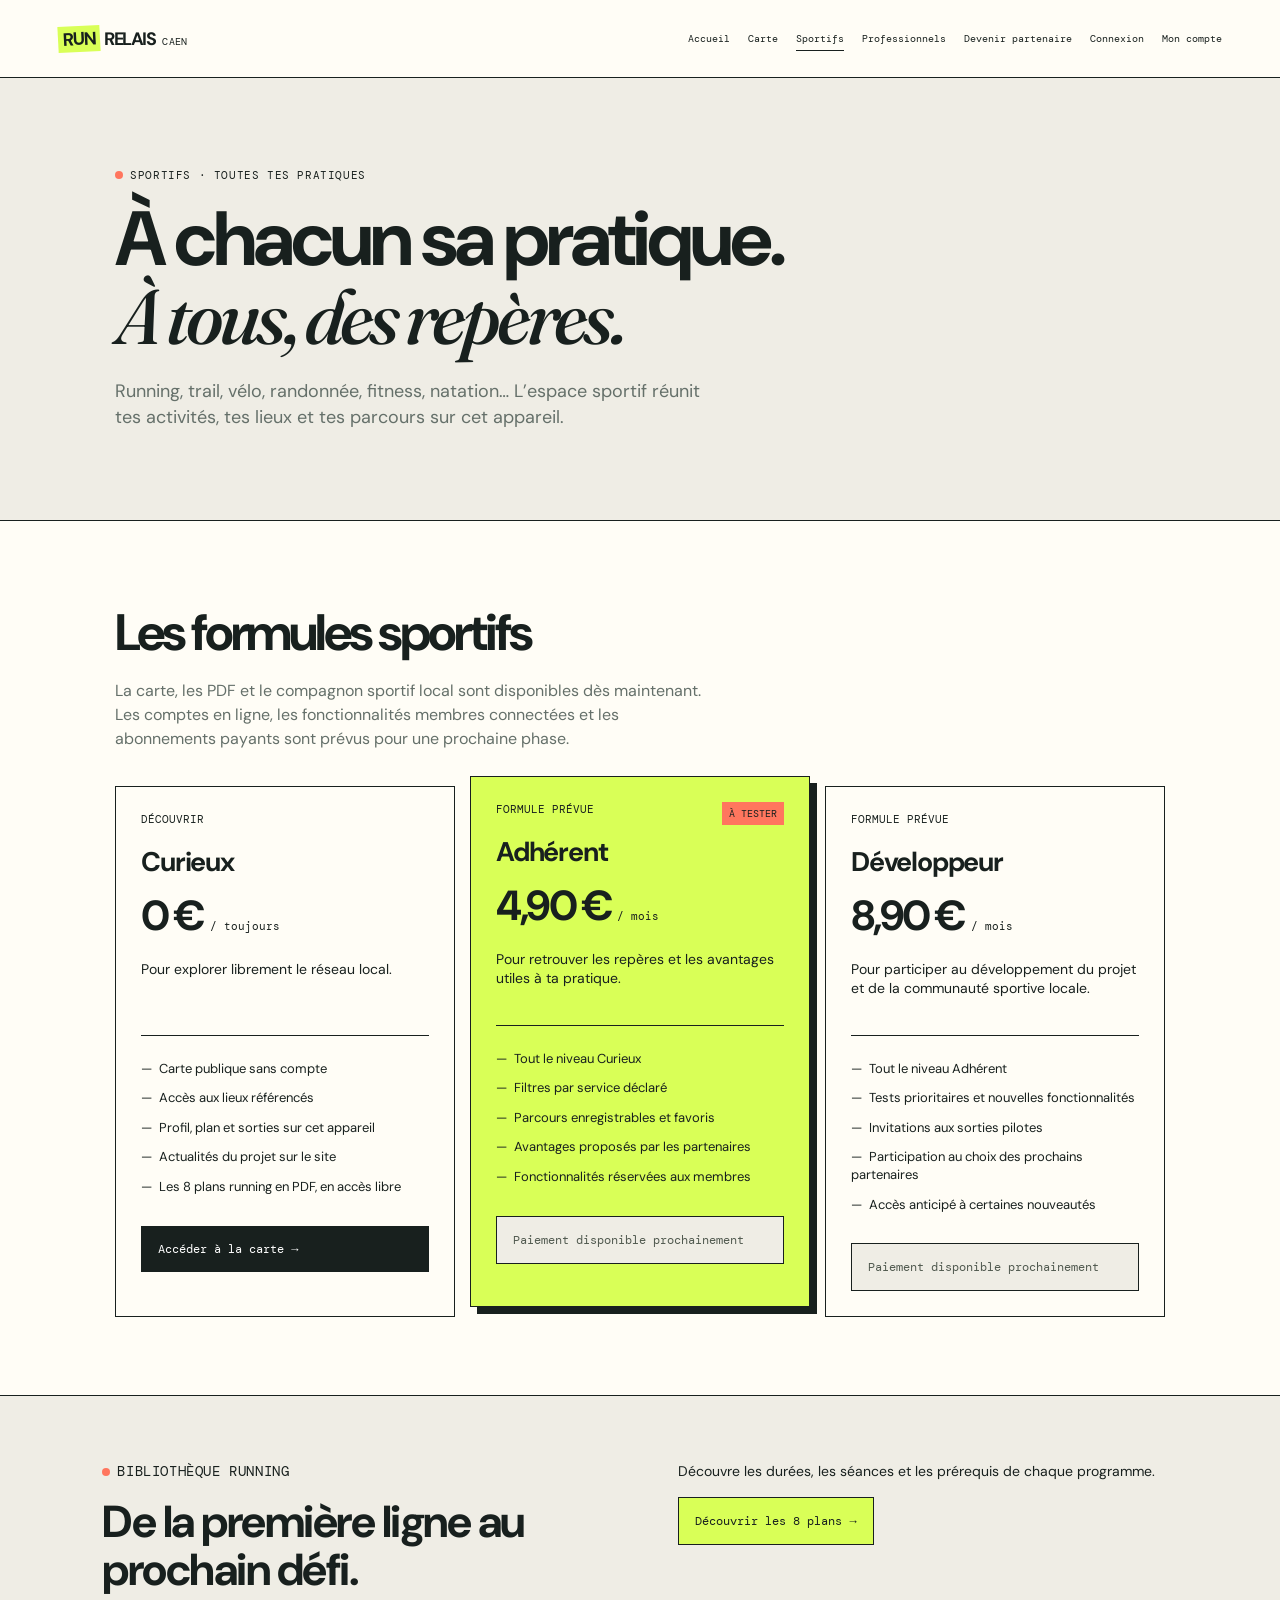
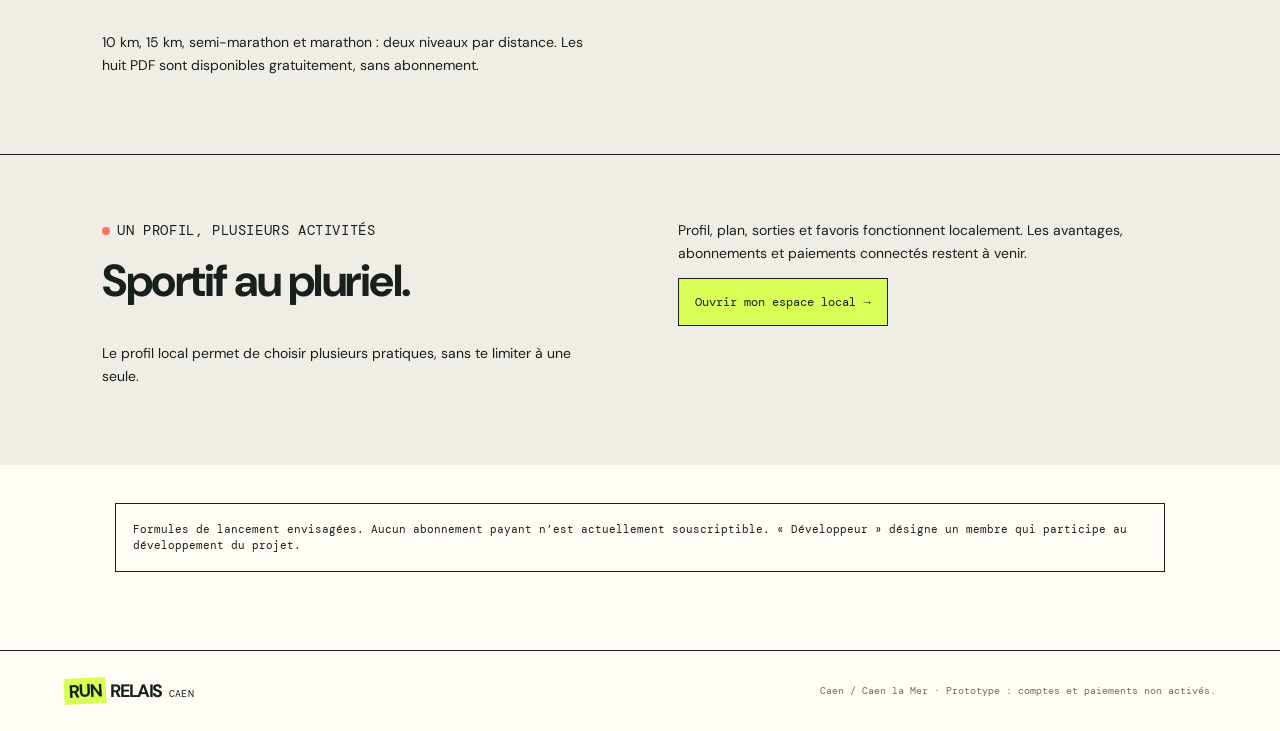
==== commit 4e4f5a95: "Ajouter le compagnon sportif : plans adaptés, espace local et après-sortie Questionnaire progressif," ====
--- a/abonnements.html
+++ b/abonnements.html
@@ -1 +1 @@
-<!doctype html><html lang="fr"><head><meta charset="utf-8"><meta name="viewport" content="width=device-width, initial-scale=1"><meta name="description" content="Run Relais, le réseau local des sportifs et des professionnels qui les accompagnent à Caen et Caen la Mer."><title>Sportifs — Run Relais Caen</title><link rel="stylesheet" href="styles.css"><link rel="stylesheet" href="professionnels.css"><link rel="stylesheet" href="plateforme.css"></head><body class="plans-page"><header class="site-header"><a class="brand" href="accueil.html"><b>RUN</b> RELAIS <small>CAEN</small></a><nav aria-label="Navigation principale"><a href="accueil.html">Accueil</a><a href="index.html">Carte</a><a href="abonnements.html" class="active" aria-current="page">Sportifs</a><a href="partenaires.html">Professionnels</a><a href="compte-professionnel.html">Devenir partenaire</a><a href="connexion.html">Connexion</a><a href="compte.html">Mon compte</a></nav></header><main><section class="page-hero"><p class="eyebrow">SPORTIFS · TOUTES TES PRATIQUES</p><h1>À chacun sa pratique.<br><em>À tous, des repères.</em></h1><p class="lede">Running, trail, vélo, randonnée, fitness, natation… Le futur compte sportif réunira tes activités, tes lieux et tes parcours dans un même espace.</p></section><section class="plan-section"><h2>Les formules sportifs</h2><p class="intro">La carte publique est disponible dès maintenant. Les fonctionnalités membres et abonnements payants sont prévus pour une prochaine phase.</p><div class="plans"><article class="plan"><p class="plan-label">DÉCOUVRIR</p><h3>Curieux</h3><p class="price">0 €<span> / toujours</span></p><p class="description">Pour explorer librement le réseau local.</p><ul><li>Carte publique sans compte</li><li>Accès aux lieux référencés</li><li>Actualités du projet sur le site</li><li>Les 8 plans running en PDF, en accès libre</li></ul><a class="button" href="index.html">Accéder à la carte →</a></article><article class="plan featured"><span class="plan-badge">À TESTER</span><p class="plan-label">FORMULE PRÉVUE</p><h3>Adhérent</h3><p class="price">4,90 €<span> / mois</span></p><p class="description">Pour retrouver les repères et les avantages utiles à ta pratique.</p><ul><li>Tout le niveau Curieux</li><li>Filtres par service déclaré</li><li>Parcours enregistrables et favoris</li><li>Avantages proposés par les partenaires</li><li>Fonctionnalités réservées aux membres</li></ul><button class="button unavailable" type="button" disabled>Paiement disponible prochainement</button></article><article class="plan"><p class="plan-label">FORMULE PRÉVUE</p><h3>Développeur</h3><p class="price">8,90 €<span> / mois</span></p><p class="description">Pour participer au développement du projet et de la communauté sportive locale.</p><ul><li>Tout le niveau Adhérent</li><li>Tests prioritaires et nouvelles fonctionnalités</li><li>Invitations aux sorties pilotes</li><li>Participation au choix des prochains partenaires</li><li>Accès anticipé à certaines nouveautés</li></ul><button class="button unavailable" type="button" disabled>Paiement disponible prochainement</button></article></div></section><section class="professional-invite"><div><p class="eyebrow">BIBLIOTHÈQUE RUNNING</p><h2>De la première ligne au prochain défi.</h2><p>10 km, 15 km, semi-marathon et marathon : deux niveaux par distance. Les huit PDF sont disponibles gratuitement, sans abonnement.</p></div><div><p>Découvre les durées, les séances et les prérequis de chaque programme.</p><a class="button lime" href="plans-entrainement.html">Découvrir les 8 plans →</a></div></section><section class="professional-invite"><div><p class="eyebrow">UN PROFIL, PLUSIEURS ACTIVITÉS</p><h2>Sportif au pluriel.</h2><p>Le profil prévu permettra de choisir plusieurs pratiques, sans te limiter à une seule.</p></div><div><p>Favoris, parcours, avantages, abonnement et paiements seront réunis dans le futur compte sportif.</p><a class="button lime" href="compte-sportif.html">Explorer l’aperçu du compte →</a></div></section><p class="pricing-note">Formules de lancement envisagées. Aucun abonnement payant n’est actuellement souscriptible. « Développeur » désigne un membre qui participe au développement du projet.</p></main><footer><a class="brand" href="accueil.html"><b>RUN</b> RELAIS <small>CAEN</small></a><p>Caen / Caen la Mer · Prototype : comptes et paiements non activés.</p></footer></body></html>
+<!doctype html><html lang="fr"><head><meta charset="utf-8"><meta name="viewport" content="width=device-width, initial-scale=1"><meta name="description" content="Run Relais, le réseau local des sportifs et des professionnels qui les accompagnent à Caen et Caen la Mer."><title>Sportifs — Run Relais Caen</title><link rel="stylesheet" href="styles.css"><link rel="stylesheet" href="professionnels.css"><link rel="stylesheet" href="plateforme.css"></head><body class="plans-page"><header class="site-header"><a class="brand" href="accueil.html"><b>RUN</b> RELAIS <small>CAEN</small></a><nav aria-label="Navigation principale"><a href="accueil.html">Accueil</a><a href="index.html">Carte</a><a href="abonnements.html" class="active" aria-current="page">Sportifs</a><a href="partenaires.html">Professionnels</a><a href="compte-professionnel.html">Devenir partenaire</a><a href="connexion.html">Connexion</a><a href="compte.html">Mon compte</a></nav></header><main><section class="page-hero"><p class="eyebrow">SPORTIFS · TOUTES TES PRATIQUES</p><h1>À chacun sa pratique.<br><em>À tous, des repères.</em></h1><p class="lede">Running, trail, vélo, randonnée, fitness, natation… L’espace sportif réunit tes activités, tes lieux et tes parcours sur cet appareil.</p></section><section class="plan-section"><h2>Les formules sportifs</h2><p class="intro">La carte, les PDF et le compagnon sportif local sont disponibles dès maintenant. Les comptes en ligne, les fonctionnalités membres connectées et les abonnements payants sont prévus pour une prochaine phase.</p><div class="plans"><article class="plan"><p class="plan-label">DÉCOUVRIR</p><h3>Curieux</h3><p class="price">0 €<span> / toujours</span></p><p class="description">Pour explorer librement le réseau local.</p><ul><li>Carte publique sans compte</li><li>Accès aux lieux référencés</li><li>Profil, plan et sorties sur cet appareil</li><li>Actualités du projet sur le site</li><li>Les 8 plans running en PDF, en accès libre</li></ul><a class="button" href="index.html">Accéder à la carte →</a></article><article class="plan featured"><span class="plan-badge">À TESTER</span><p class="plan-label">FORMULE PRÉVUE</p><h3>Adhérent</h3><p class="price">4,90 €<span> / mois</span></p><p class="description">Pour retrouver les repères et les avantages utiles à ta pratique.</p><ul><li>Tout le niveau Curieux</li><li>Filtres par service déclaré</li><li>Parcours enregistrables et favoris</li><li>Avantages proposés par les partenaires</li><li>Fonctionnalités réservées aux membres</li></ul><button class="button unavailable" type="button" disabled>Paiement disponible prochainement</button></article><article class="plan"><p class="plan-label">FORMULE PRÉVUE</p><h3>Développeur</h3><p class="price">8,90 €<span> / mois</span></p><p class="description">Pour participer au développement du projet et de la communauté sportive locale.</p><ul><li>Tout le niveau Adhérent</li><li>Tests prioritaires et nouvelles fonctionnalités</li><li>Invitations aux sorties pilotes</li><li>Participation au choix des prochains partenaires</li><li>Accès anticipé à certaines nouveautés</li></ul><button class="button unavailable" type="button" disabled>Paiement disponible prochainement</button></article></div></section><section class="professional-invite"><div><p class="eyebrow">BIBLIOTHÈQUE RUNNING</p><h2>De la première ligne au prochain défi.</h2><p>10 km, 15 km, semi-marathon et marathon : deux niveaux par distance. Les huit PDF sont disponibles gratuitement, sans abonnement.</p></div><div><p>Découvre les durées, les séances et les prérequis de chaque programme.</p><a class="button lime" href="plans-entrainement.html">Découvrir les 8 plans →</a></div></section><section class="professional-invite"><div><p class="eyebrow">UN PROFIL, PLUSIEURS ACTIVITÉS</p><h2>Sportif au pluriel.</h2><p>Le profil local permet de choisir plusieurs pratiques, sans te limiter à une seule.</p></div><div><p>Profil, plan, sorties et favoris fonctionnent localement. Les avantages, abonnements et paiements connectés restent à venir.</p><a class="button lime" href="compte-sportif.html">Ouvrir mon espace local →</a></div></section><p class="pricing-note">Formules de lancement envisagées. Aucun abonnement payant n’est actuellement souscriptible. « Développeur » désigne un membre qui participe au développement du projet.</p></main><footer><a class="brand" href="accueil.html"><b>RUN</b> RELAIS <small>CAEN</small></a><p>Caen / Caen la Mer · Prototype : comptes et paiements non activés.</p></footer></body></html>
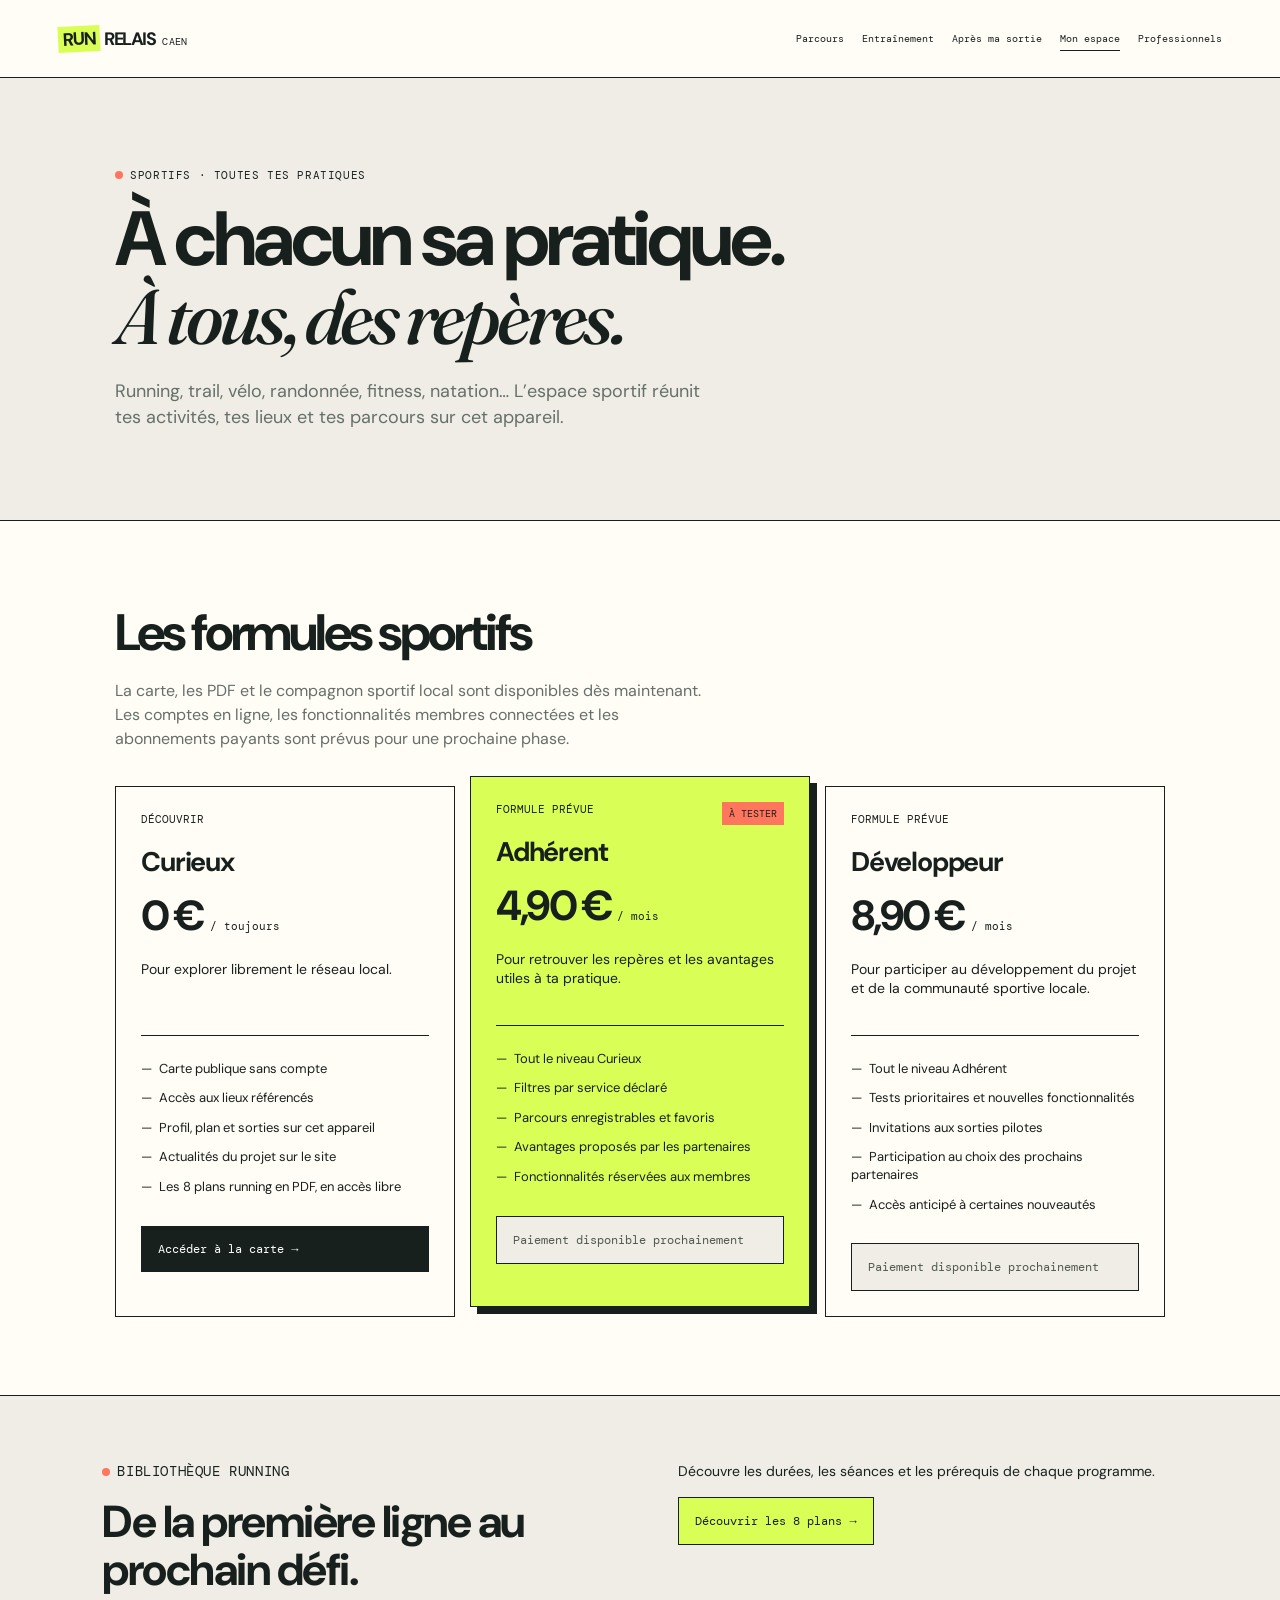
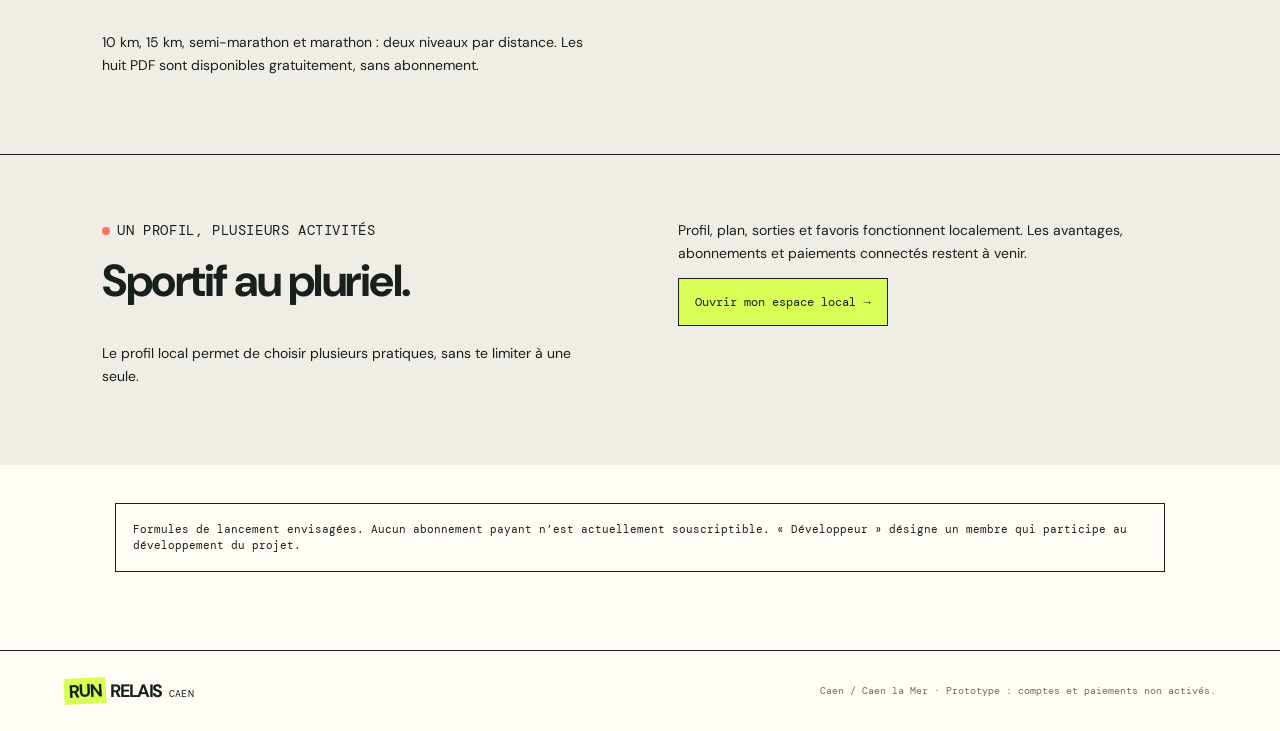
==== commit 8e2a3636: "Simplifier la navigation et ajouter les boucles piétonnes Parcours en boucle de 2 à 20 km souhaités " ====
--- a/abonnements.html
+++ b/abonnements.html
@@ -1 +1 @@
-<!doctype html><html lang="fr"><head><meta charset="utf-8"><meta name="viewport" content="width=device-width, initial-scale=1"><meta name="description" content="Run Relais, le réseau local des sportifs et des professionnels qui les accompagnent à Caen et Caen la Mer."><title>Sportifs — Run Relais Caen</title><link rel="stylesheet" href="styles.css"><link rel="stylesheet" href="professionnels.css"><link rel="stylesheet" href="plateforme.css"></head><body class="plans-page"><header class="site-header"><a class="brand" href="accueil.html"><b>RUN</b> RELAIS <small>CAEN</small></a><nav aria-label="Navigation principale"><a href="accueil.html">Accueil</a><a href="index.html">Carte</a><a href="abonnements.html" class="active" aria-current="page">Sportifs</a><a href="partenaires.html">Professionnels</a><a href="compte-professionnel.html">Devenir partenaire</a><a href="connexion.html">Connexion</a><a href="compte.html">Mon compte</a></nav></header><main><section class="page-hero"><p class="eyebrow">SPORTIFS · TOUTES TES PRATIQUES</p><h1>À chacun sa pratique.<br><em>À tous, des repères.</em></h1><p class="lede">Running, trail, vélo, randonnée, fitness, natation… L’espace sportif réunit tes activités, tes lieux et tes parcours sur cet appareil.</p></section><section class="plan-section"><h2>Les formules sportifs</h2><p class="intro">La carte, les PDF et le compagnon sportif local sont disponibles dès maintenant. Les comptes en ligne, les fonctionnalités membres connectées et les abonnements payants sont prévus pour une prochaine phase.</p><div class="plans"><article class="plan"><p class="plan-label">DÉCOUVRIR</p><h3>Curieux</h3><p class="price">0 €<span> / toujours</span></p><p class="description">Pour explorer librement le réseau local.</p><ul><li>Carte publique sans compte</li><li>Accès aux lieux référencés</li><li>Profil, plan et sorties sur cet appareil</li><li>Actualités du projet sur le site</li><li>Les 8 plans running en PDF, en accès libre</li></ul><a class="button" href="index.html">Accéder à la carte →</a></article><article class="plan featured"><span class="plan-badge">À TESTER</span><p class="plan-label">FORMULE PRÉVUE</p><h3>Adhérent</h3><p class="price">4,90 €<span> / mois</span></p><p class="description">Pour retrouver les repères et les avantages utiles à ta pratique.</p><ul><li>Tout le niveau Curieux</li><li>Filtres par service déclaré</li><li>Parcours enregistrables et favoris</li><li>Avantages proposés par les partenaires</li><li>Fonctionnalités réservées aux membres</li></ul><button class="button unavailable" type="button" disabled>Paiement disponible prochainement</button></article><article class="plan"><p class="plan-label">FORMULE PRÉVUE</p><h3>Développeur</h3><p class="price">8,90 €<span> / mois</span></p><p class="description">Pour participer au développement du projet et de la communauté sportive locale.</p><ul><li>Tout le niveau Adhérent</li><li>Tests prioritaires et nouvelles fonctionnalités</li><li>Invitations aux sorties pilotes</li><li>Participation au choix des prochains partenaires</li><li>Accès anticipé à certaines nouveautés</li></ul><button class="button unavailable" type="button" disabled>Paiement disponible prochainement</button></article></div></section><section class="professional-invite"><div><p class="eyebrow">BIBLIOTHÈQUE RUNNING</p><h2>De la première ligne au prochain défi.</h2><p>10 km, 15 km, semi-marathon et marathon : deux niveaux par distance. Les huit PDF sont disponibles gratuitement, sans abonnement.</p></div><div><p>Découvre les durées, les séances et les prérequis de chaque programme.</p><a class="button lime" href="plans-entrainement.html">Découvrir les 8 plans →</a></div></section><section class="professional-invite"><div><p class="eyebrow">UN PROFIL, PLUSIEURS ACTIVITÉS</p><h2>Sportif au pluriel.</h2><p>Le profil local permet de choisir plusieurs pratiques, sans te limiter à une seule.</p></div><div><p>Profil, plan, sorties et favoris fonctionnent localement. Les avantages, abonnements et paiements connectés restent à venir.</p><a class="button lime" href="compte-sportif.html">Ouvrir mon espace local →</a></div></section><p class="pricing-note">Formules de lancement envisagées. Aucun abonnement payant n’est actuellement souscriptible. « Développeur » désigne un membre qui participe au développement du projet.</p></main><footer><a class="brand" href="accueil.html"><b>RUN</b> RELAIS <small>CAEN</small></a><p>Caen / Caen la Mer · Prototype : comptes et paiements non activés.</p></footer></body></html>
+<!doctype html><html lang="fr"><head><meta charset="utf-8"><meta name="viewport" content="width=device-width, initial-scale=1"><meta name="description" content="Run Relais, le réseau local des sportifs et des professionnels qui les accompagnent à Caen et Caen la Mer."><title>Sportifs — Run Relais Caen</title><link rel="stylesheet" href="styles.css"><link rel="stylesheet" href="professionnels.css"><link rel="stylesheet" href="plateforme.css"></head><body class="plans-page"><header class="site-header"><a class="brand" href="accueil.html"><b>RUN</b> RELAIS <small>CAEN</small></a><nav aria-label="Navigation principale"><a href="index.html">Parcours</a><a href="mon-plan.html">Entraînement</a><a href="apres-sortie.html">Après ma sortie</a><a href="compte-sportif.html" aria-current="page" class="active">Mon espace</a><a href="partenaires.html">Professionnels</a></nav></header><main><section class="page-hero"><p class="eyebrow">SPORTIFS · TOUTES TES PRATIQUES</p><h1>À chacun sa pratique.<br><em>À tous, des repères.</em></h1><p class="lede">Running, trail, vélo, randonnée, fitness, natation… L’espace sportif réunit tes activités, tes lieux et tes parcours sur cet appareil.</p></section><section class="plan-section"><h2>Les formules sportifs</h2><p class="intro">La carte, les PDF et le compagnon sportif local sont disponibles dès maintenant. Les comptes en ligne, les fonctionnalités membres connectées et les abonnements payants sont prévus pour une prochaine phase.</p><div class="plans"><article class="plan"><p class="plan-label">DÉCOUVRIR</p><h3>Curieux</h3><p class="price">0 €<span> / toujours</span></p><p class="description">Pour explorer librement le réseau local.</p><ul><li>Carte publique sans compte</li><li>Accès aux lieux référencés</li><li>Profil, plan et sorties sur cet appareil</li><li>Actualités du projet sur le site</li><li>Les 8 plans running en PDF, en accès libre</li></ul><a class="button" href="index.html">Accéder à la carte →</a></article><article class="plan featured"><span class="plan-badge">À TESTER</span><p class="plan-label">FORMULE PRÉVUE</p><h3>Adhérent</h3><p class="price">4,90 €<span> / mois</span></p><p class="description">Pour retrouver les repères et les avantages utiles à ta pratique.</p><ul><li>Tout le niveau Curieux</li><li>Filtres par service déclaré</li><li>Parcours enregistrables et favoris</li><li>Avantages proposés par les partenaires</li><li>Fonctionnalités réservées aux membres</li></ul><button class="button unavailable" type="button" disabled>Paiement disponible prochainement</button></article><article class="plan"><p class="plan-label">FORMULE PRÉVUE</p><h3>Développeur</h3><p class="price">8,90 €<span> / mois</span></p><p class="description">Pour participer au développement du projet et de la communauté sportive locale.</p><ul><li>Tout le niveau Adhérent</li><li>Tests prioritaires et nouvelles fonctionnalités</li><li>Invitations aux sorties pilotes</li><li>Participation au choix des prochains partenaires</li><li>Accès anticipé à certaines nouveautés</li></ul><button class="button unavailable" type="button" disabled>Paiement disponible prochainement</button></article></div></section><section class="professional-invite"><div><p class="eyebrow">BIBLIOTHÈQUE RUNNING</p><h2>De la première ligne au prochain défi.</h2><p>10 km, 15 km, semi-marathon et marathon : deux niveaux par distance. Les huit PDF sont disponibles gratuitement, sans abonnement.</p></div><div><p>Découvre les durées, les séances et les prérequis de chaque programme.</p><a class="button lime" href="plans-entrainement.html">Découvrir les 8 plans →</a></div></section><section class="professional-invite"><div><p class="eyebrow">UN PROFIL, PLUSIEURS ACTIVITÉS</p><h2>Sportif au pluriel.</h2><p>Le profil local permet de choisir plusieurs pratiques, sans te limiter à une seule.</p></div><div><p>Profil, plan, sorties et favoris fonctionnent localement. Les avantages, abonnements et paiements connectés restent à venir.</p><a class="button lime" href="compte-sportif.html">Ouvrir mon espace local →</a></div></section><p class="pricing-note">Formules de lancement envisagées. Aucun abonnement payant n’est actuellement souscriptible. « Développeur » désigne un membre qui participe au développement du projet.</p></main><footer><a class="brand" href="accueil.html"><b>RUN</b> RELAIS <small>CAEN</small></a><p>Caen / Caen la Mer · Prototype : comptes et paiements non activés.</p></footer><nav class="mobile-nav" aria-label="Accès rapides"><a href="index.html"><span aria-hidden="true">⌁</span>Parcours</a><a href="mon-plan.html"><span aria-hidden="true">▦</span>Mon plan</a><a href="apres-sortie.html"><span aria-hidden="true">☕</span>Après sortie</a><a href="compte-sportif.html" aria-current="page"><span aria-hidden="true">○</span>Mon espace</a></nav></body></html>
--- a/plateforme.css
+++ b/plateforme.css
@@ -11,3 +11,17 @@
 @media(max-width:800px){.landing-hero{grid-template-columns:1fr;padding:55px 7vw;gap:35px}.site-header nav{width:100%}.site-header nav a{font-size:11px}.map-sidebar{max-height:none}.feature-grid,.community-grid{grid-template-columns:1fr}.platform-section{padding:48px 7vw}.workspace-shell{grid-template-columns:1fr;padding:24px 6vw 50px;gap:20px}.workspace-nav{position:static;display:flex;flex-wrap:wrap;padding:8px}.workspace-nav a{border:0;padding:10px}.workspace-card{padding:22px}.community-card{padding:25px}.practice-board{transform:none;padding:25px}}
 @media(prefers-reduced-motion:reduce){html{scroll-behavior:auto}}
 
+.mobile-nav{display:none}
+.route-mode{display:flex;flex-wrap:wrap;gap:10px;margin:18px 0}.route-mode legend{font-size:12px}.route-mode label{padding:10px;border:1px solid var(--ink);font-size:12px;cursor:pointer;display:flex;align-items:center;gap:6px}.route-mode label:has(input:checked){background:var(--lime)}.route-mode input{accent-color:var(--ink)}#loop-options{padding:12px;background:var(--soft);border:1px solid #b8bdb5;margin-bottom:16px}#loop-options input,#loop-options select{width:100%;min-height:42px;border:1px solid #8b938a;background:var(--paper);padding:9px;font:inherit}
+[hidden]{display:none!important}
+@media(max-width:800px){
+  body{padding-bottom:calc(76px + env(safe-area-inset-bottom,0px))}
+  .site-header{min-height:68px;padding:16px 6vw;justify-content:space-between;flex-wrap:nowrap}
+  .site-header nav{width:auto}.site-header nav a:not([href="partenaires.html"]){display:none}
+  .mobile-nav{display:grid;grid-template-columns:repeat(4,minmax(0,1fr));position:fixed;inset:auto 0 0;z-index:1200;background:var(--paper);border-top:1px solid var(--ink);padding:7px 4px calc(7px + env(safe-area-inset-bottom,0px));box-shadow:0 -4px 20px #18201e12}
+  .mobile-nav a{display:flex;flex-direction:column;align-items:center;justify-content:center;gap:3px;min-height:51px;text-align:center;font-size:11px;font-weight:700;border-radius:3px}
+  .mobile-nav a span{font-size:22px;line-height:1.2}.mobile-nav a[aria-current="page"]{background:var(--lime)}
+  .sport-nav a[href="compte-sportif.html"],.sport-nav a[href="mon-plan.html"],.sport-nav a[href="apres-sortie.html"]{display:none}
+  .sport-footer-links{margin-bottom:20px}
+}
+
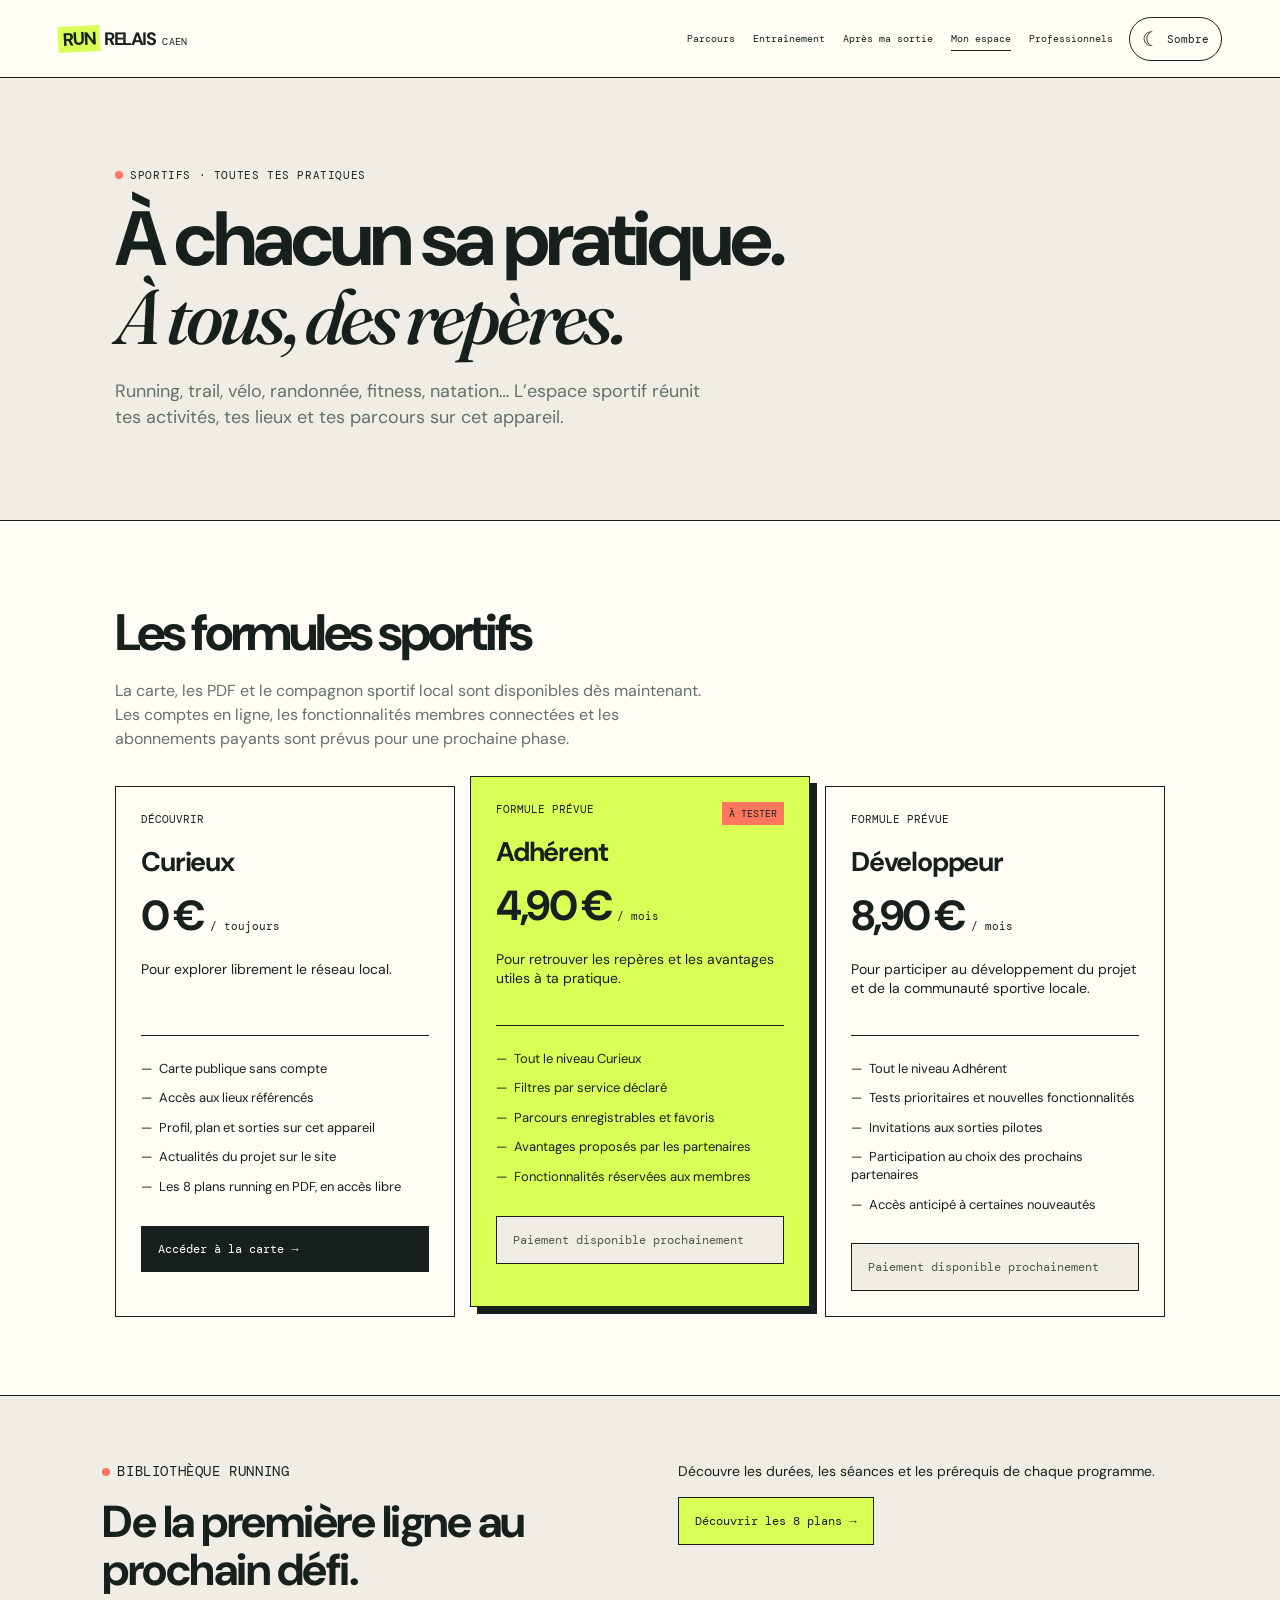
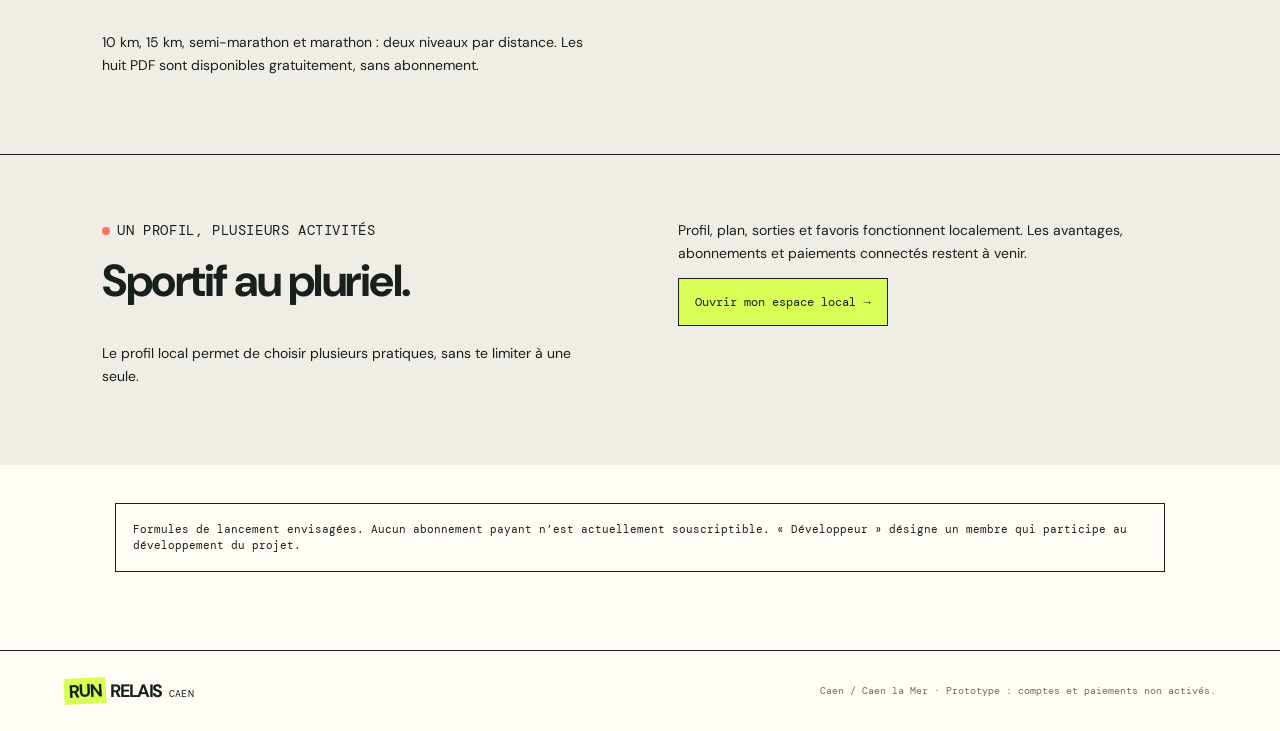
==== commit 21542f1c: "Ajouter un mode sombre sur toutes les pages Ajoute un bouton de thème accessible, une préférence con" ====
--- a/abonnements.html
+++ b/abonnements.html
@@ -1 +1 @@
-<!doctype html><html lang="fr"><head><meta charset="utf-8"><meta name="viewport" content="width=device-width, initial-scale=1"><meta name="description" content="Run Relais, le réseau local des sportifs et des professionnels qui les accompagnent à Caen et Caen la Mer."><title>Sportifs — Run Relais Caen</title><link rel="stylesheet" href="styles.css"><link rel="stylesheet" href="professionnels.css"><link rel="stylesheet" href="plateforme.css"></head><body class="plans-page"><header class="site-header"><a class="brand" href="accueil.html"><b>RUN</b> RELAIS <small>CAEN</small></a><nav aria-label="Navigation principale"><a href="index.html">Parcours</a><a href="mon-plan.html">Entraînement</a><a href="apres-sortie.html">Après ma sortie</a><a href="compte-sportif.html" aria-current="page" class="active">Mon espace</a><a href="partenaires.html">Professionnels</a></nav></header><main><section class="page-hero"><p class="eyebrow">SPORTIFS · TOUTES TES PRATIQUES</p><h1>À chacun sa pratique.<br><em>À tous, des repères.</em></h1><p class="lede">Running, trail, vélo, randonnée, fitness, natation… L’espace sportif réunit tes activités, tes lieux et tes parcours sur cet appareil.</p></section><section class="plan-section"><h2>Les formules sportifs</h2><p class="intro">La carte, les PDF et le compagnon sportif local sont disponibles dès maintenant. Les comptes en ligne, les fonctionnalités membres connectées et les abonnements payants sont prévus pour une prochaine phase.</p><div class="plans"><article class="plan"><p class="plan-label">DÉCOUVRIR</p><h3>Curieux</h3><p class="price">0 €<span> / toujours</span></p><p class="description">Pour explorer librement le réseau local.</p><ul><li>Carte publique sans compte</li><li>Accès aux lieux référencés</li><li>Profil, plan et sorties sur cet appareil</li><li>Actualités du projet sur le site</li><li>Les 8 plans running en PDF, en accès libre</li></ul><a class="button" href="index.html">Accéder à la carte →</a></article><article class="plan featured"><span class="plan-badge">À TESTER</span><p class="plan-label">FORMULE PRÉVUE</p><h3>Adhérent</h3><p class="price">4,90 €<span> / mois</span></p><p class="description">Pour retrouver les repères et les avantages utiles à ta pratique.</p><ul><li>Tout le niveau Curieux</li><li>Filtres par service déclaré</li><li>Parcours enregistrables et favoris</li><li>Avantages proposés par les partenaires</li><li>Fonctionnalités réservées aux membres</li></ul><button class="button unavailable" type="button" disabled>Paiement disponible prochainement</button></article><article class="plan"><p class="plan-label">FORMULE PRÉVUE</p><h3>Développeur</h3><p class="price">8,90 €<span> / mois</span></p><p class="description">Pour participer au développement du projet et de la communauté sportive locale.</p><ul><li>Tout le niveau Adhérent</li><li>Tests prioritaires et nouvelles fonctionnalités</li><li>Invitations aux sorties pilotes</li><li>Participation au choix des prochains partenaires</li><li>Accès anticipé à certaines nouveautés</li></ul><button class="button unavailable" type="button" disabled>Paiement disponible prochainement</button></article></div></section><section class="professional-invite"><div><p class="eyebrow">BIBLIOTHÈQUE RUNNING</p><h2>De la première ligne au prochain défi.</h2><p>10 km, 15 km, semi-marathon et marathon : deux niveaux par distance. Les huit PDF sont disponibles gratuitement, sans abonnement.</p></div><div><p>Découvre les durées, les séances et les prérequis de chaque programme.</p><a class="button lime" href="plans-entrainement.html">Découvrir les 8 plans →</a></div></section><section class="professional-invite"><div><p class="eyebrow">UN PROFIL, PLUSIEURS ACTIVITÉS</p><h2>Sportif au pluriel.</h2><p>Le profil local permet de choisir plusieurs pratiques, sans te limiter à une seule.</p></div><div><p>Profil, plan, sorties et favoris fonctionnent localement. Les avantages, abonnements et paiements connectés restent à venir.</p><a class="button lime" href="compte-sportif.html">Ouvrir mon espace local →</a></div></section><p class="pricing-note">Formules de lancement envisagées. Aucun abonnement payant n’est actuellement souscriptible. « Développeur » désigne un membre qui participe au développement du projet.</p></main><footer><a class="brand" href="accueil.html"><b>RUN</b> RELAIS <small>CAEN</small></a><p>Caen / Caen la Mer · Prototype : comptes et paiements non activés.</p></footer><nav class="mobile-nav" aria-label="Accès rapides"><a href="index.html"><span aria-hidden="true">⌁</span>Parcours</a><a href="mon-plan.html"><span aria-hidden="true">▦</span>Mon plan</a><a href="apres-sortie.html"><span aria-hidden="true">☕</span>Après sortie</a><a href="compte-sportif.html" aria-current="page"><span aria-hidden="true">○</span>Mon espace</a></nav></body></html>
+<!doctype html><html lang="fr"><head><meta charset="utf-8"><meta name="viewport" content="width=device-width, initial-scale=1"><meta name="description" content="Run Relais, le réseau local des sportifs et des professionnels qui les accompagnent à Caen et Caen la Mer."><title>Sportifs — Run Relais Caen</title><script src="theme.js?v=62edfe046ba6"></script><link rel="stylesheet" href="styles.css?v=75d2ccda9593"><link rel="stylesheet" href="professionnels.css?v=e9910a0a06a1"><link rel="stylesheet" href="plateforme.css?v=5d15ef8cbf89"><link rel="stylesheet" href="theme.css?v=0017af78d48f"></head><body class="plans-page"><header class="site-header"><a class="brand" href="accueil.html"><b>RUN</b> RELAIS <small>CAEN</small></a><nav aria-label="Navigation principale"><a href="index.html">Parcours</a><a href="mon-plan.html">Entraînement</a><a href="apres-sortie.html">Après ma sortie</a><a href="compte-sportif.html" aria-current="page" class="active">Mon espace</a><a href="partenaires.html">Professionnels</a></nav><button type="button" class="theme-toggle" data-theme-toggle aria-label="Mode sombre" aria-pressed="false" title="Passer en mode sombre" hidden><span data-theme-icon aria-hidden="true">☾</span><span class="theme-label">Sombre</span></button></header><main><section class="page-hero"><p class="eyebrow">SPORTIFS · TOUTES TES PRATIQUES</p><h1>À chacun sa pratique.<br><em>À tous, des repères.</em></h1><p class="lede">Running, trail, vélo, randonnée, fitness, natation… L’espace sportif réunit tes activités, tes lieux et tes parcours sur cet appareil.</p></section><section class="plan-section"><h2>Les formules sportifs</h2><p class="intro">La carte, les PDF et le compagnon sportif local sont disponibles dès maintenant. Les comptes en ligne, les fonctionnalités membres connectées et les abonnements payants sont prévus pour une prochaine phase.</p><div class="plans"><article class="plan"><p class="plan-label">DÉCOUVRIR</p><h3>Curieux</h3><p class="price">0 €<span> / toujours</span></p><p class="description">Pour explorer librement le réseau local.</p><ul><li>Carte publique sans compte</li><li>Accès aux lieux référencés</li><li>Profil, plan et sorties sur cet appareil</li><li>Actualités du projet sur le site</li><li>Les 8 plans running en PDF, en accès libre</li></ul><a class="button" href="index.html">Accéder à la carte →</a></article><article class="plan featured"><span class="plan-badge">À TESTER</span><p class="plan-label">FORMULE PRÉVUE</p><h3>Adhérent</h3><p class="price">4,90 €<span> / mois</span></p><p class="description">Pour retrouver les repères et les avantages utiles à ta pratique.</p><ul><li>Tout le niveau Curieux</li><li>Filtres par service déclaré</li><li>Parcours enregistrables et favoris</li><li>Avantages proposés par les partenaires</li><li>Fonctionnalités réservées aux membres</li></ul><button class="button unavailable" type="button" disabled>Paiement disponible prochainement</button></article><article class="plan"><p class="plan-label">FORMULE PRÉVUE</p><h3>Développeur</h3><p class="price">8,90 €<span> / mois</span></p><p class="description">Pour participer au développement du projet et de la communauté sportive locale.</p><ul><li>Tout le niveau Adhérent</li><li>Tests prioritaires et nouvelles fonctionnalités</li><li>Invitations aux sorties pilotes</li><li>Participation au choix des prochains partenaires</li><li>Accès anticipé à certaines nouveautés</li></ul><button class="button unavailable" type="button" disabled>Paiement disponible prochainement</button></article></div></section><section class="professional-invite"><div><p class="eyebrow">BIBLIOTHÈQUE RUNNING</p><h2>De la première ligne au prochain défi.</h2><p>10 km, 15 km, semi-marathon et marathon : deux niveaux par distance. Les huit PDF sont disponibles gratuitement, sans abonnement.</p></div><div><p>Découvre les durées, les séances et les prérequis de chaque programme.</p><a class="button lime" href="plans-entrainement.html">Découvrir les 8 plans →</a></div></section><section class="professional-invite"><div><p class="eyebrow">UN PROFIL, PLUSIEURS ACTIVITÉS</p><h2>Sportif au pluriel.</h2><p>Le profil local permet de choisir plusieurs pratiques, sans te limiter à une seule.</p></div><div><p>Profil, plan, sorties et favoris fonctionnent localement. Les avantages, abonnements et paiements connectés restent à venir.</p><a class="button lime" href="compte-sportif.html">Ouvrir mon espace local →</a></div></section><p class="pricing-note">Formules de lancement envisagées. Aucun abonnement payant n’est actuellement souscriptible. « Développeur » désigne un membre qui participe au développement du projet.</p></main><footer><a class="brand" href="accueil.html"><b>RUN</b> RELAIS <small>CAEN</small></a><p>Caen / Caen la Mer · Prototype : comptes et paiements non activés.</p></footer><nav class="mobile-nav" aria-label="Accès rapides"><a href="index.html"><span aria-hidden="true">⌁</span>Parcours</a><a href="mon-plan.html"><span aria-hidden="true">▦</span>Mon plan</a><a href="apres-sortie.html"><span aria-hidden="true">☕</span>Après sortie</a><a href="compte-sportif.html" aria-current="page"><span aria-hidden="true">○</span>Mon espace</a></nav></body></html>
--- a/theme.css
+++ b/theme.css
@@ -0,0 +1,49 @@
+/* Shared appearance switch. Accent colours keep their dark lettering. */
+:root{color-scheme:light;--on-accent:#18201e;--deep:#18201e}
+.theme-toggle{display:inline-flex;align-items:center;justify-content:center;gap:7px;flex-shrink:0;min-height:44px;padding:9px 12px;border:1px solid var(--ink);border-radius:24px;background:var(--paper);color:var(--ink);font:11px 'DM Mono',monospace;cursor:pointer}
+.theme-toggle [data-theme-icon]{font:20px/1 Arial,sans-serif}
+.theme-toggle:hover{background:var(--soft)}
+.theme-toggle[aria-pressed=true]{border-color:var(--lime)}
+.theme-toggle:focus-visible{outline:3px solid var(--green);outline-offset:4px}
+@media(min-width:801px){.site-header nav{margin-left:auto}}
+@media(max-width:800px){.site-header{gap:10px}.site-header nav{margin-left:auto}.theme-toggle{width:44px;padding:8px}.theme-toggle .theme-label{display:none}}
+@media screen{
+  :root[data-theme=dark]{color-scheme:dark;--ink:#f2f4e9;--paper:#141c19;--soft:#202c25;--muted:#adb9b0;--green:#7fd2a3;--blue:#223d4c;--pink:#462c3b}
+  html[data-theme=dark] :is(.site-header,footer,.sport-hero,.page-hero,.landing-hero,.professional-invite,.sport-card,.workspace-card,.community-card,.plan,.training-card,.sport-week,.location-list,.location-card,.route-planner,.waypoint-row,.sport-list-item,.sport-stats>div,.training-card details,.prototype-banner,.local-notice,.pricing-note,.choice-grid label,.route-mode label,.filter-chip,.button,.sport-field input,.sport-field select,.sport-field textarea,.route-field select,.training-filters select,.mobile-nav,.map-overlay,.status-tag){border-color:#667c6d}
+  html[data-theme=dark] :is(.concept-band,.practice-board,.community-card.dark,.sport-card.dark,.pro-intro,.pro-contact,.sport-nav,.training-cover){background:var(--deep);color:var(--ink)}
+  html[data-theme=dark] :is(.sport-card.dark p,.concept-copy p){color:#d5ded4}
+  html[data-theme=dark] :is(.brand b,.button.lime,.plan.featured,.plan-badge,.featured .pro-badge,.territory-label,.walking-badge,.nearby-count,.nearby-go,.filter-chip.active,.sport-tag,.sport-feedback,.training-access strong,.training-cover>b,.recovery-marker){color:var(--on-accent)}
+  html[data-theme=dark] :is(.route-mode label:has(input:checked),.choice-grid label:has(input:checked),.mobile-nav a[aria-current=page],.sport-nav a[aria-current=page],.sport-nav a:hover,.workspace-nav a:hover){color:var(--on-accent)}
+  html[data-theme=dark] :is(.sport-tag.planned,.sport-tag.recovery){color:var(--ink)}
+  html[data-theme=dark] :is(.plan.featured .description,.plan.featured .price,.plan.featured .plan-label,.plan.featured h3,.plan.featured li){color:var(--on-accent)}
+  html[data-theme=dark] .plan.featured ul{border-color:var(--on-accent)}
+  html[data-theme=dark] :is(.plan .button,.header-action,#calculate-route){background:var(--lime);color:var(--on-accent)}
+  html[data-theme=dark] :is(.unavailable,.plan .button.unavailable,.plan .button.disabled){background:var(--soft);color:var(--muted)}
+  html[data-theme=dark] .plan.featured :is(.button.unavailable,.button.disabled){background:#c6d5a2;color:#25321e}
+  html[data-theme=dark] :is(.route-planner,.sidebar-note){background:var(--soft)}
+  html[data-theme=dark] :is(.sidebar-note,.route-status,.place-status,.place-popup .tag){color:var(--green)}
+  html[data-theme=dark] .route-status.error{color:#ffad9b}
+  html[data-theme=dark] .sport-feedback.error{background:#522d25;color:#ffe5dc}
+  html[data-theme=dark] .project-examples li{background:var(--soft)}
+  html[data-theme=dark] :is(input,select,textarea,button){color:inherit}
+  html[data-theme=dark] :is(.choice-grid input,.route-mode input,.check-row input){accent-color:#267a53}
+  html[data-theme=dark] :is(.pick-point,.recenter,#swap-route,.waypoint-actions button){color:var(--ink)}
+  html[data-theme=dark] :is(.pick-point[aria-pressed=true],#add-waypoint[aria-pressed=true]){color:var(--on-accent)}
+  html[data-theme=dark] :is(.point-letter,.route-endpoint){background:var(--deep);color:#fff}
+  html[data-theme=dark] :is(.point-letter.end,.route-endpoint.end){background:#267a53}
+  html[data-theme=dark] .route-endpoint.via{background:var(--lime);color:var(--on-accent)}
+  /* Only the base tiles are dimmed; paths and place markers stay distinct. */
+  html[data-theme=dark] .leaflet-tile-pane{filter:invert(1) hue-rotate(180deg) saturate(.55) brightness(.85) contrast(.9)}
+  html[data-theme=dark] :is(.map-area,.leaflet-container){background:var(--soft)}
+  html[data-theme=dark] :is(.leaflet-popup-content-wrapper,.leaflet-popup-tip,.map-overlay,.leaflet-control-attribution,.leaflet-bar a){background:var(--paper);color:var(--ink)}
+  html[data-theme=dark] .leaflet-control-attribution a{color:var(--green)}
+  html[data-theme=dark] .leaflet-container a.leaflet-popup-close-button{color:var(--ink)}
+  html[data-theme=dark] :is(.nearby-marker,.place-marker,.recovery-marker){color:var(--on-accent);border-color:var(--on-accent)}
+  html[data-theme=dark] .nearby-marker.services{background:#bee6ff}
+  html[data-theme=dark] :is(.nearby-go,.button.lime,.plan.featured,.filter-chip.active){border-color:var(--on-accent)}
+  html[data-theme=dark] :is(a,button,input,select,textarea,summary):focus-visible{outline-color:var(--green)}
+}
+@media print{
+  .theme-toggle,.mobile-nav{display:none!important}
+  :root{--ink:#18201e;--paper:#fffdf6;--soft:#efede5;--muted:#65706a;--green:#489c73;--blue:#bee6ff;--pink:#ffb2cc;color-scheme:light!important}
+}
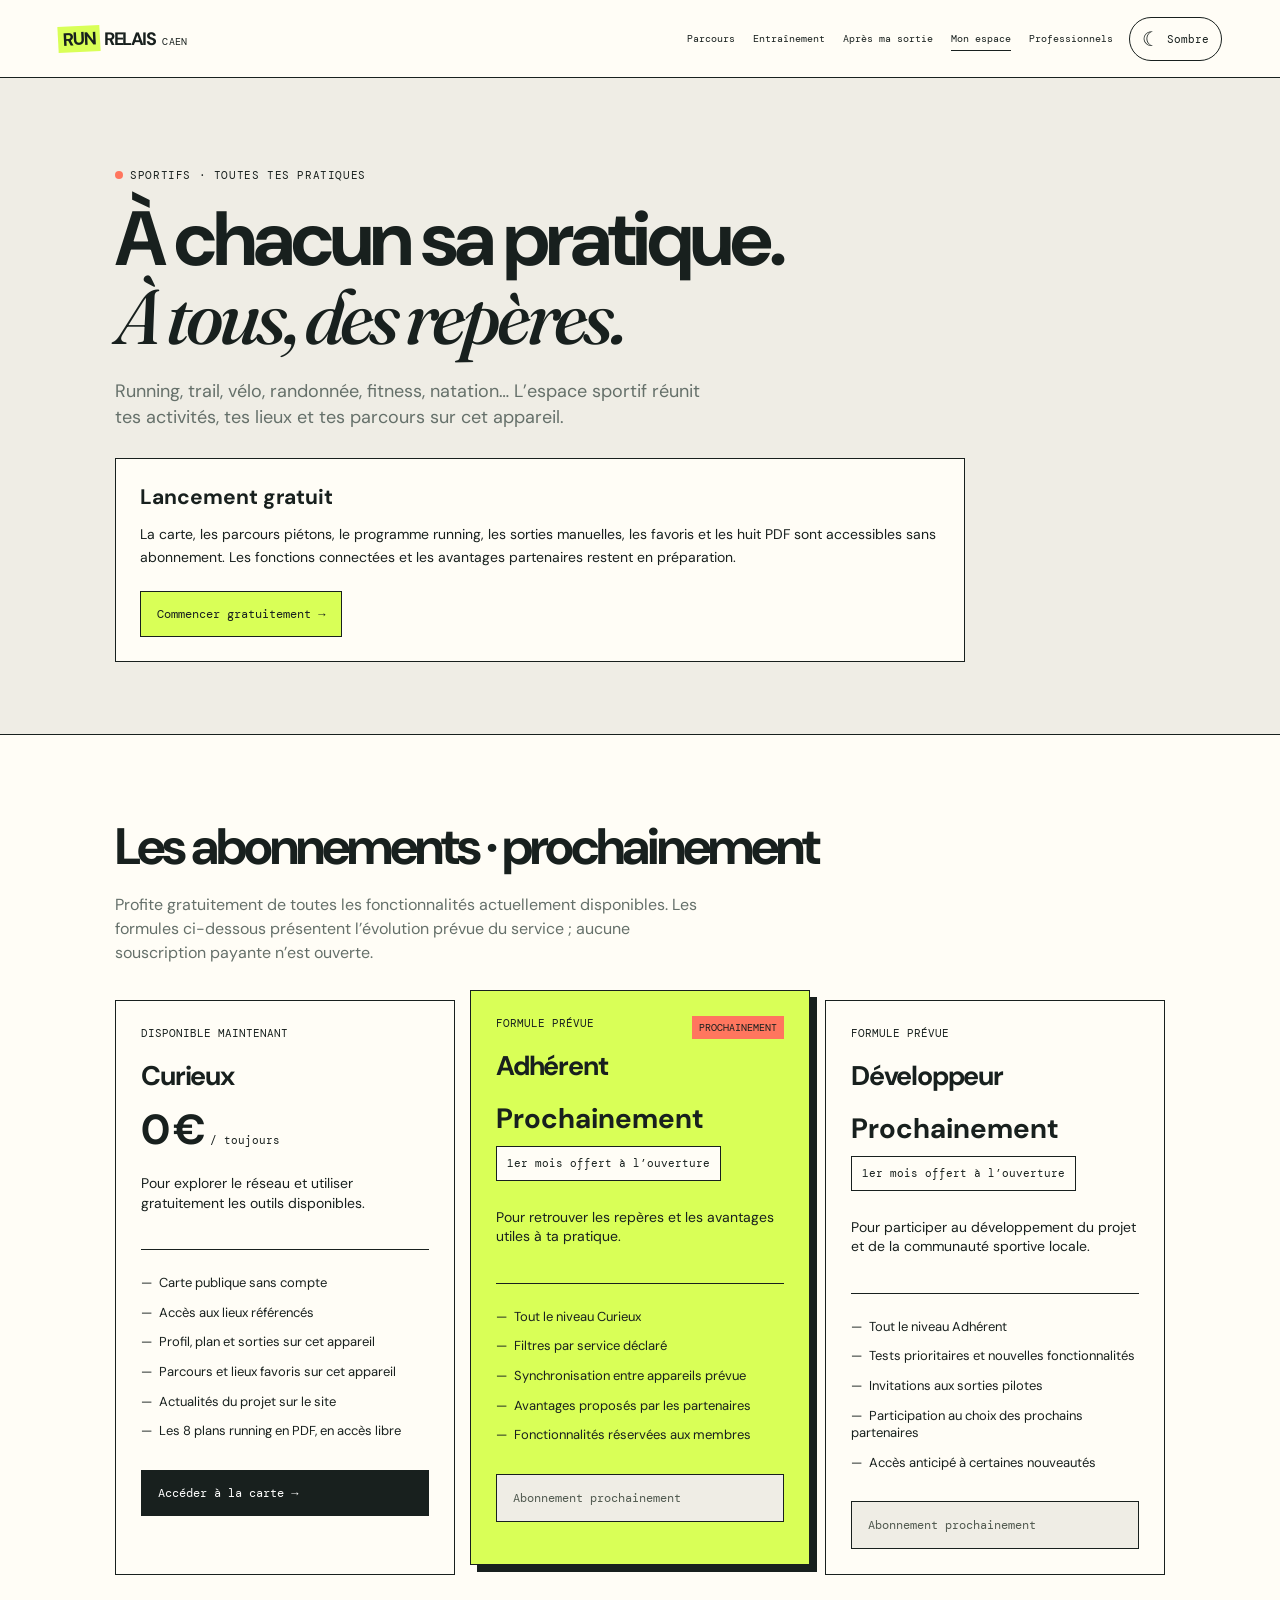
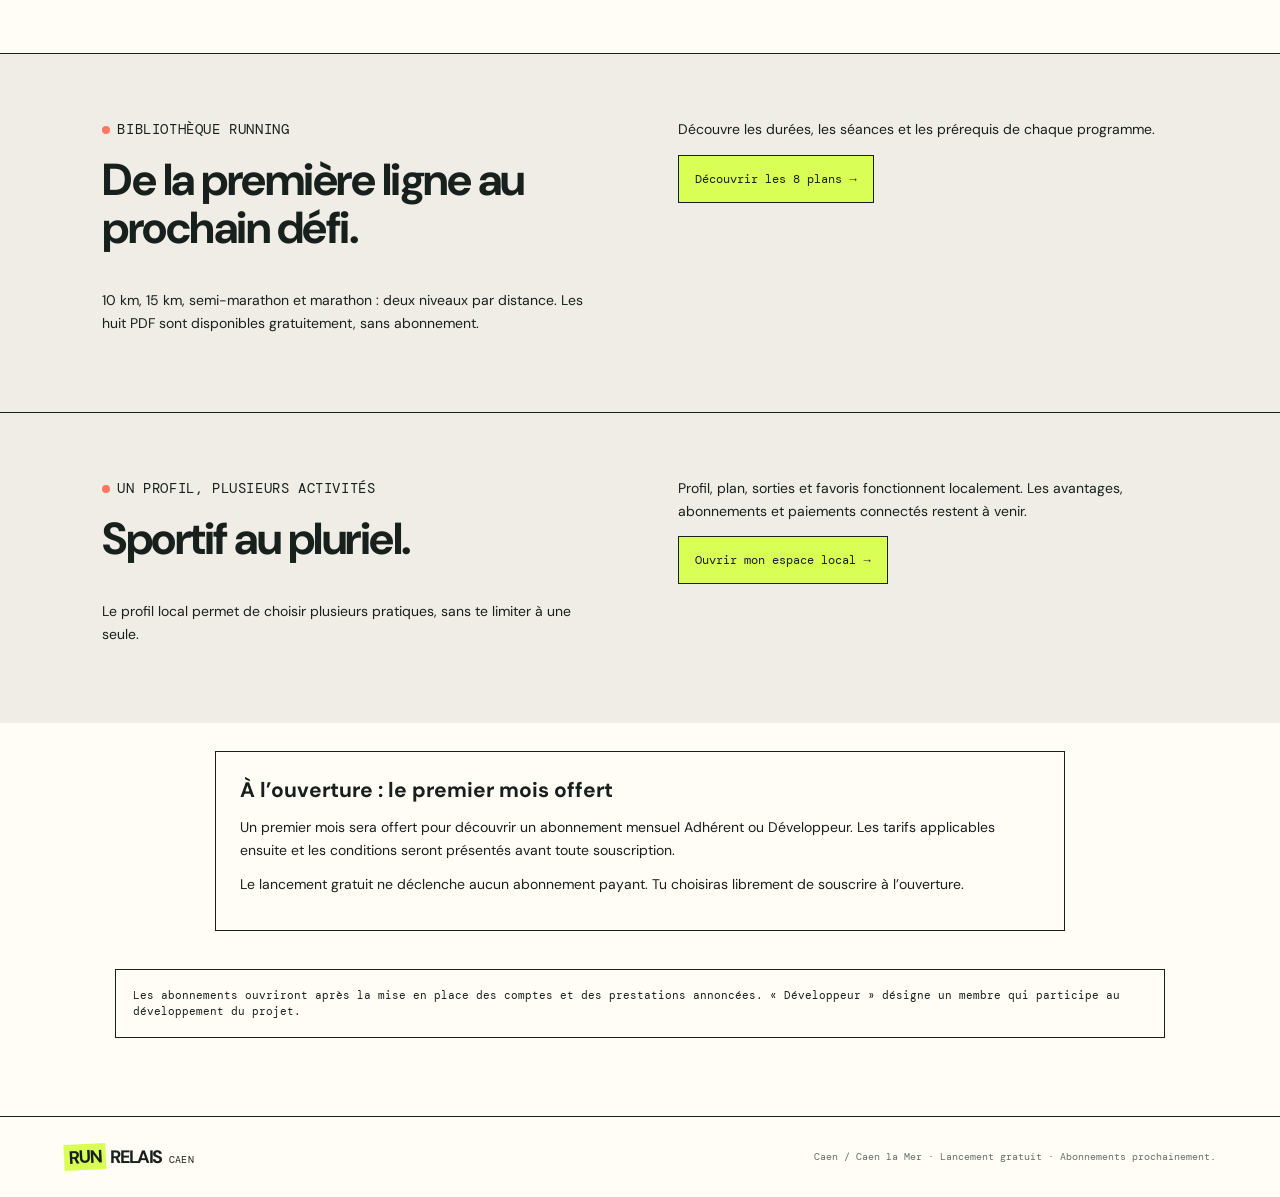
==== commit f4dd8e9e: "Ouvrir le lancement gratuit et annoncer les abonnements à venir Présente toutes les fonctionnalités " ====
--- a/abonnements.html
+++ b/abonnements.html
@@ -1 +1 @@
-<!doctype html><html lang="fr"><head><meta charset="utf-8"><meta name="viewport" content="width=device-width, initial-scale=1"><meta name="description" content="Run Relais, le réseau local des sportifs et des professionnels qui les accompagnent à Caen et Caen la Mer."><title>Sportifs — Run Relais Caen</title><script src="theme.js?v=62edfe046ba6"></script><link rel="stylesheet" href="styles.css?v=75d2ccda9593"><link rel="stylesheet" href="professionnels.css?v=e9910a0a06a1"><link rel="stylesheet" href="plateforme.css?v=5d15ef8cbf89"><link rel="stylesheet" href="theme.css?v=0017af78d48f"></head><body class="plans-page"><header class="site-header"><a class="brand" href="accueil.html"><b>RUN</b> RELAIS <small>CAEN</small></a><nav aria-label="Navigation principale"><a href="index.html">Parcours</a><a href="mon-plan.html">Entraînement</a><a href="apres-sortie.html">Après ma sortie</a><a href="compte-sportif.html" aria-current="page" class="active">Mon espace</a><a href="partenaires.html">Professionnels</a></nav><button type="button" class="theme-toggle" data-theme-toggle aria-label="Mode sombre" aria-pressed="false" title="Passer en mode sombre" hidden><span data-theme-icon aria-hidden="true">☾</span><span class="theme-label">Sombre</span></button></header><main><section class="page-hero"><p class="eyebrow">SPORTIFS · TOUTES TES PRATIQUES</p><h1>À chacun sa pratique.<br><em>À tous, des repères.</em></h1><p class="lede">Running, trail, vélo, randonnée, fitness, natation… L’espace sportif réunit tes activités, tes lieux et tes parcours sur cet appareil.</p></section><section class="plan-section"><h2>Les formules sportifs</h2><p class="intro">La carte, les PDF et le compagnon sportif local sont disponibles dès maintenant. Les comptes en ligne, les fonctionnalités membres connectées et les abonnements payants sont prévus pour une prochaine phase.</p><div class="plans"><article class="plan"><p class="plan-label">DÉCOUVRIR</p><h3>Curieux</h3><p class="price">0 €<span> / toujours</span></p><p class="description">Pour explorer librement le réseau local.</p><ul><li>Carte publique sans compte</li><li>Accès aux lieux référencés</li><li>Profil, plan et sorties sur cet appareil</li><li>Actualités du projet sur le site</li><li>Les 8 plans running en PDF, en accès libre</li></ul><a class="button" href="index.html">Accéder à la carte →</a></article><article class="plan featured"><span class="plan-badge">À TESTER</span><p class="plan-label">FORMULE PRÉVUE</p><h3>Adhérent</h3><p class="price">4,90 €<span> / mois</span></p><p class="description">Pour retrouver les repères et les avantages utiles à ta pratique.</p><ul><li>Tout le niveau Curieux</li><li>Filtres par service déclaré</li><li>Parcours enregistrables et favoris</li><li>Avantages proposés par les partenaires</li><li>Fonctionnalités réservées aux membres</li></ul><button class="button unavailable" type="button" disabled>Paiement disponible prochainement</button></article><article class="plan"><p class="plan-label">FORMULE PRÉVUE</p><h3>Développeur</h3><p class="price">8,90 €<span> / mois</span></p><p class="description">Pour participer au développement du projet et de la communauté sportive locale.</p><ul><li>Tout le niveau Adhérent</li><li>Tests prioritaires et nouvelles fonctionnalités</li><li>Invitations aux sorties pilotes</li><li>Participation au choix des prochains partenaires</li><li>Accès anticipé à certaines nouveautés</li></ul><button class="button unavailable" type="button" disabled>Paiement disponible prochainement</button></article></div></section><section class="professional-invite"><div><p class="eyebrow">BIBLIOTHÈQUE RUNNING</p><h2>De la première ligne au prochain défi.</h2><p>10 km, 15 km, semi-marathon et marathon : deux niveaux par distance. Les huit PDF sont disponibles gratuitement, sans abonnement.</p></div><div><p>Découvre les durées, les séances et les prérequis de chaque programme.</p><a class="button lime" href="plans-entrainement.html">Découvrir les 8 plans →</a></div></section><section class="professional-invite"><div><p class="eyebrow">UN PROFIL, PLUSIEURS ACTIVITÉS</p><h2>Sportif au pluriel.</h2><p>Le profil local permet de choisir plusieurs pratiques, sans te limiter à une seule.</p></div><div><p>Profil, plan, sorties et favoris fonctionnent localement. Les avantages, abonnements et paiements connectés restent à venir.</p><a class="button lime" href="compte-sportif.html">Ouvrir mon espace local →</a></div></section><p class="pricing-note">Formules de lancement envisagées. Aucun abonnement payant n’est actuellement souscriptible. « Développeur » désigne un membre qui participe au développement du projet.</p></main><footer><a class="brand" href="accueil.html"><b>RUN</b> RELAIS <small>CAEN</small></a><p>Caen / Caen la Mer · Prototype : comptes et paiements non activés.</p></footer><nav class="mobile-nav" aria-label="Accès rapides"><a href="index.html"><span aria-hidden="true">⌁</span>Parcours</a><a href="mon-plan.html"><span aria-hidden="true">▦</span>Mon plan</a><a href="apres-sortie.html"><span aria-hidden="true">☕</span>Après sortie</a><a href="compte-sportif.html" aria-current="page"><span aria-hidden="true">○</span>Mon espace</a></nav></body></html>
+<!doctype html><html lang="fr"><head><meta charset="utf-8"><meta name="viewport" content="width=device-width, initial-scale=1"><meta name="description" content="Run Relais, le réseau local des sportifs et des professionnels qui les accompagnent à Caen et Caen la Mer."><title>Accès gratuit et abonnements prochainement — Run Relais Caen</title><script src="theme.js?v=62edfe046ba6"></script><link rel="stylesheet" href="styles.css?v=75d2ccda9593"><link rel="stylesheet" href="professionnels.css?v=e9910a0a06a1"><link rel="stylesheet" href="plateforme.css?v=24498a311a51"><link rel="stylesheet" href="theme.css?v=0017af78d48f"></head><body class="plans-page"><header class="site-header"><a class="brand" href="accueil.html"><b>RUN</b> RELAIS <small>CAEN</small></a><nav aria-label="Navigation principale"><a href="index.html">Parcours</a><a href="mon-plan.html">Entraînement</a><a href="apres-sortie.html">Après ma sortie</a><a href="compte-sportif.html" aria-current="page" class="active">Mon espace</a><a href="partenaires.html">Professionnels</a></nav><button type="button" class="theme-toggle" data-theme-toggle aria-label="Mode sombre" aria-pressed="false" title="Passer en mode sombre" hidden><span data-theme-icon aria-hidden="true">☾</span><span class="theme-label">Sombre</span></button></header><main><section class="page-hero"><p class="eyebrow">SPORTIFS · TOUTES TES PRATIQUES</p><h1>À chacun sa pratique.<br><em>À tous, des repères.</em></h1><p class="lede">Running, trail, vélo, randonnée, fitness, natation… L’espace sportif réunit tes activités, tes lieux et tes parcours sur cet appareil.</p><div class="launch-notice"><strong>Lancement gratuit</strong><p>La carte, les parcours piétons, le programme running, les sorties manuelles, les favoris et les huit PDF sont accessibles sans abonnement. Les fonctions connectées et les avantages partenaires restent en préparation.</p><a class="button lime" href="compte-sportif.html">Commencer gratuitement →</a></div></section><section class="plan-section"><h2>Les abonnements · prochainement</h2><p class="intro">Profite gratuitement de toutes les fonctionnalités actuellement disponibles. Les formules ci-dessous présentent l’évolution prévue du service ; aucune souscription payante n’est ouverte.</p><div class="plans"><article class="plan"><p class="plan-label">DISPONIBLE MAINTENANT</p><h3>Curieux</h3><p class="price">0 €<span> / toujours</span></p><p class="description">Pour explorer le réseau et utiliser gratuitement les outils disponibles.</p><ul><li>Carte publique sans compte</li><li>Accès aux lieux référencés</li><li>Profil, plan et sorties sur cet appareil</li><li>Parcours et lieux favoris sur cet appareil</li><li>Actualités du projet sur le site</li><li>Les 8 plans running en PDF, en accès libre</li></ul><a class="button" href="index.html">Accéder à la carte →</a></article><article class="plan featured"><span class="plan-badge">PROCHAINEMENT</span><p class="plan-label">FORMULE PRÉVUE</p><h3>Adhérent</h3><p class="plan-availability">Prochainement</p><p class="launch-trial">1er mois offert à l’ouverture</p><p class="description">Pour retrouver les repères et les avantages utiles à ta pratique.</p><ul><li>Tout le niveau Curieux</li><li>Filtres par service déclaré</li><li>Synchronisation entre appareils prévue</li><li>Avantages proposés par les partenaires</li><li>Fonctionnalités réservées aux membres</li></ul><button class="button unavailable" type="button" disabled>Abonnement prochainement</button></article><article class="plan"><p class="plan-label">FORMULE PRÉVUE</p><h3>Développeur</h3><p class="plan-availability">Prochainement</p><p class="launch-trial">1er mois offert à l’ouverture</p><p class="description">Pour participer au développement du projet et de la communauté sportive locale.</p><ul><li>Tout le niveau Adhérent</li><li>Tests prioritaires et nouvelles fonctionnalités</li><li>Invitations aux sorties pilotes</li><li>Participation au choix des prochains partenaires</li><li>Accès anticipé à certaines nouveautés</li></ul><button class="button unavailable" type="button" disabled>Abonnement prochainement</button></article></div></section><section class="professional-invite"><div><p class="eyebrow">BIBLIOTHÈQUE RUNNING</p><h2>De la première ligne au prochain défi.</h2><p>10 km, 15 km, semi-marathon et marathon : deux niveaux par distance. Les huit PDF sont disponibles gratuitement, sans abonnement.</p></div><div><p>Découvre les durées, les séances et les prérequis de chaque programme.</p><a class="button lime" href="plans-entrainement.html">Découvrir les 8 plans →</a></div></section><section class="professional-invite"><div><p class="eyebrow">UN PROFIL, PLUSIEURS ACTIVITÉS</p><h2>Sportif au pluriel.</h2><p>Le profil local permet de choisir plusieurs pratiques, sans te limiter à une seule.</p></div><div><p>Profil, plan, sorties et favoris fonctionnent localement. Les avantages, abonnements et paiements connectés restent à venir.</p><a class="button lime" href="compte-sportif.html">Ouvrir mon espace local →</a></div></section><aside class="launch-notice" aria-label="Offre prévue à l’ouverture"><strong>À l’ouverture : le premier mois offert</strong><p>Un premier mois sera offert pour découvrir un abonnement mensuel Adhérent ou Développeur. Les tarifs applicables ensuite et les conditions seront présentés avant toute souscription.</p><p>Le lancement gratuit ne déclenche aucun abonnement payant. Tu choisiras librement de souscrire à l’ouverture.</p></aside><p class="pricing-note">Les abonnements ouvriront après la mise en place des comptes et des prestations annoncées. « Développeur » désigne un membre qui participe au développement du projet.</p></main><footer><a class="brand" href="accueil.html"><b>RUN</b> RELAIS <small>CAEN</small></a><p>Caen / Caen la Mer · Lancement gratuit · Abonnements prochainement.</p></footer><nav class="mobile-nav" aria-label="Accès rapides"><a href="index.html"><span aria-hidden="true">⌁</span>Parcours</a><a href="mon-plan.html"><span aria-hidden="true">▦</span>Mon plan</a><a href="apres-sortie.html"><span aria-hidden="true">☕</span>Après sortie</a><a href="compte-sportif.html" aria-current="page"><span aria-hidden="true">○</span>Mon espace</a></nav></body></html>
--- a/plateforme.css
+++ b/plateforme.css
@@ -12,6 +12,10 @@
 @media(prefers-reduced-motion:reduce){html{scroll-behavior:auto}}
 
 .mobile-nav{display:none}
+.launch-notice{max-width:850px;margin:28px auto;padding:24px;border:1px solid var(--ink);background:var(--paper);font-size:14px;line-height:1.65}
+.page-hero .launch-notice{margin:28px 0 0}.launch-notice>strong{display:block;font-size:21px;line-height:1.35;margin-bottom:12px}.launch-notice p{margin:10px 0}.launch-notice .button{margin-top:12px}
+.plan-availability{font-size:28px;font-weight:700;line-height:1.25;margin:18px 0 10px;overflow-wrap:anywhere}.launch-trial{display:inline-block;background:var(--paper);color:var(--ink);border:1px solid var(--ink);padding:8px 10px;font:11px/1.5 'DM Mono',monospace;margin:0 0 10px}
+@media(max-width:800px){.launch-notice{padding:18px}.plan-section>.launch-notice{margin-top:28px}main>aside.launch-notice{margin-inline:7vw}}
 .route-mode{display:flex;flex-wrap:wrap;gap:10px;margin:18px 0}.route-mode legend{font-size:12px}.route-mode label{padding:10px;border:1px solid var(--ink);font-size:12px;cursor:pointer;display:flex;align-items:center;gap:6px}.route-mode label:has(input:checked){background:var(--lime)}.route-mode input{accent-color:var(--ink)}#loop-options{padding:12px;background:var(--soft);border:1px solid #b8bdb5;margin-bottom:16px}#loop-options input,#loop-options select{width:100%;min-height:42px;border:1px solid #8b938a;background:var(--paper);padding:9px;font:inherit}
 [hidden]{display:none!important}
 @media(max-width:800px){
